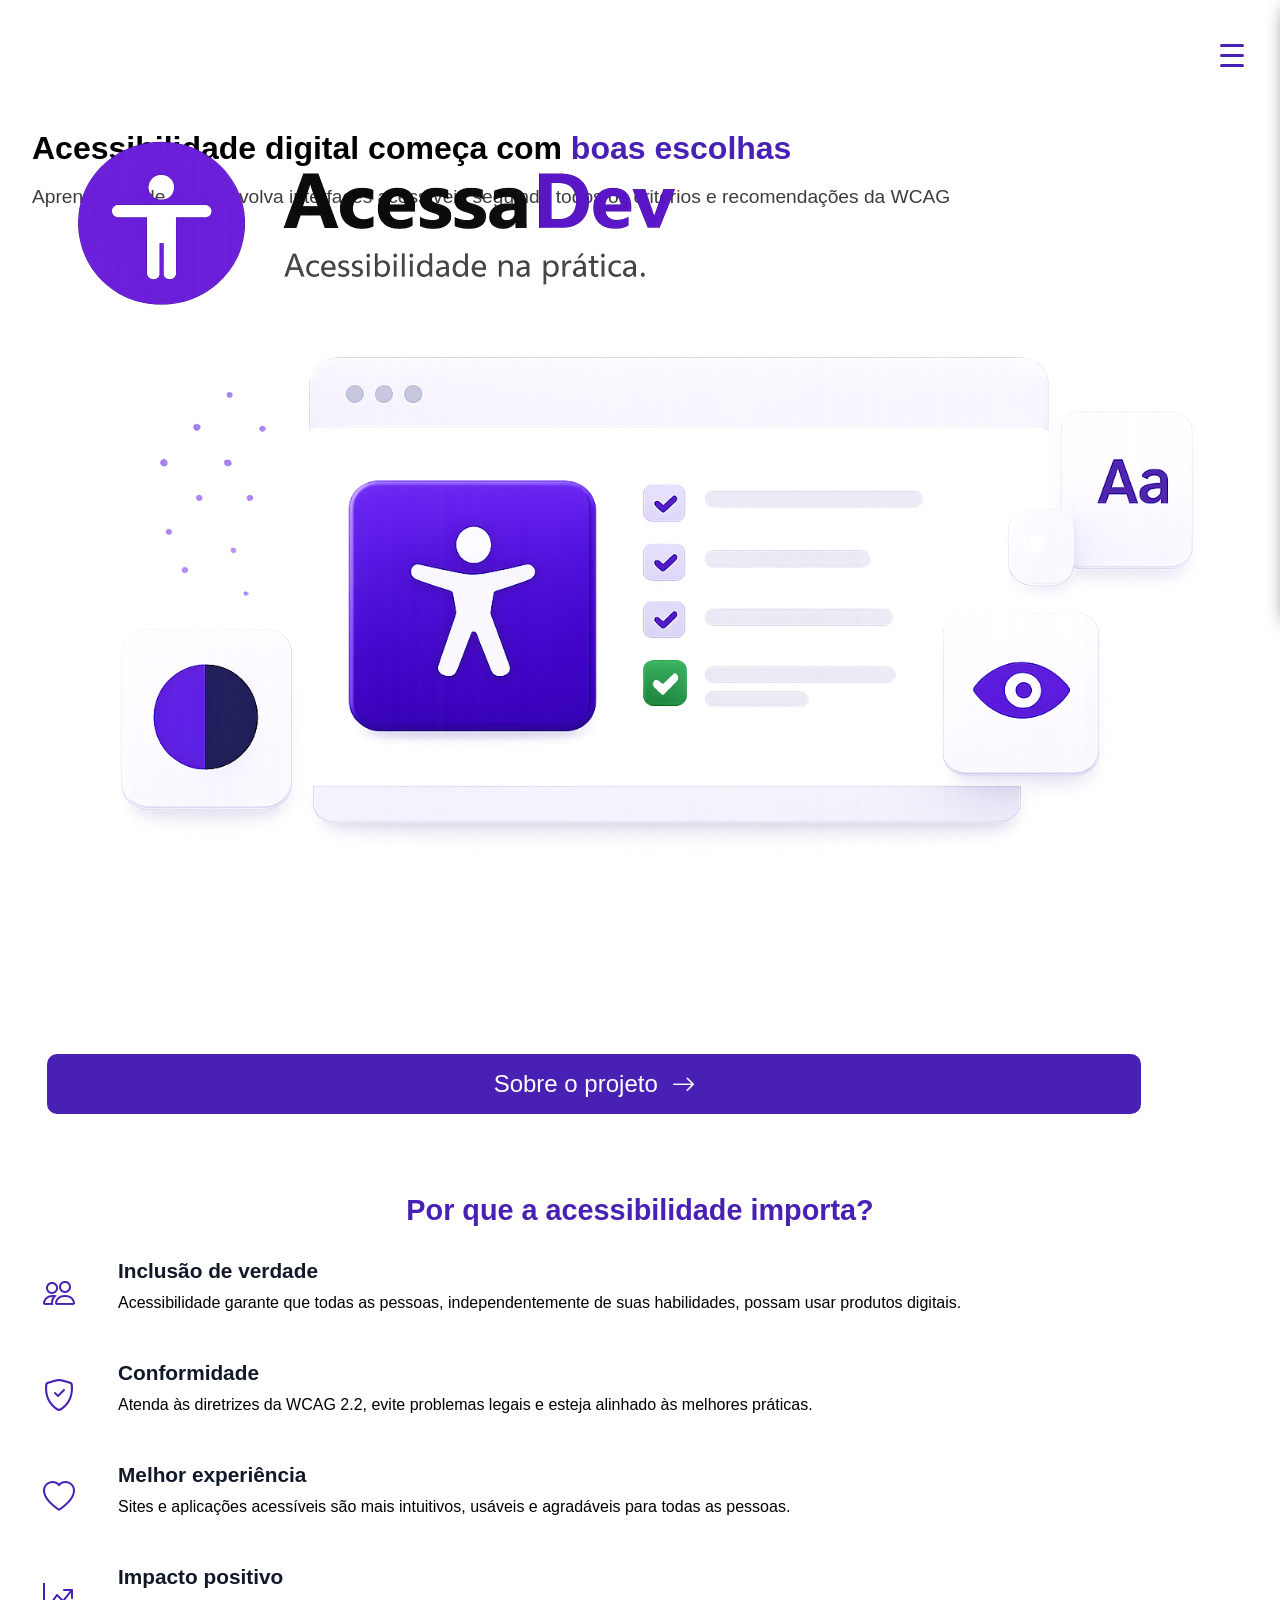
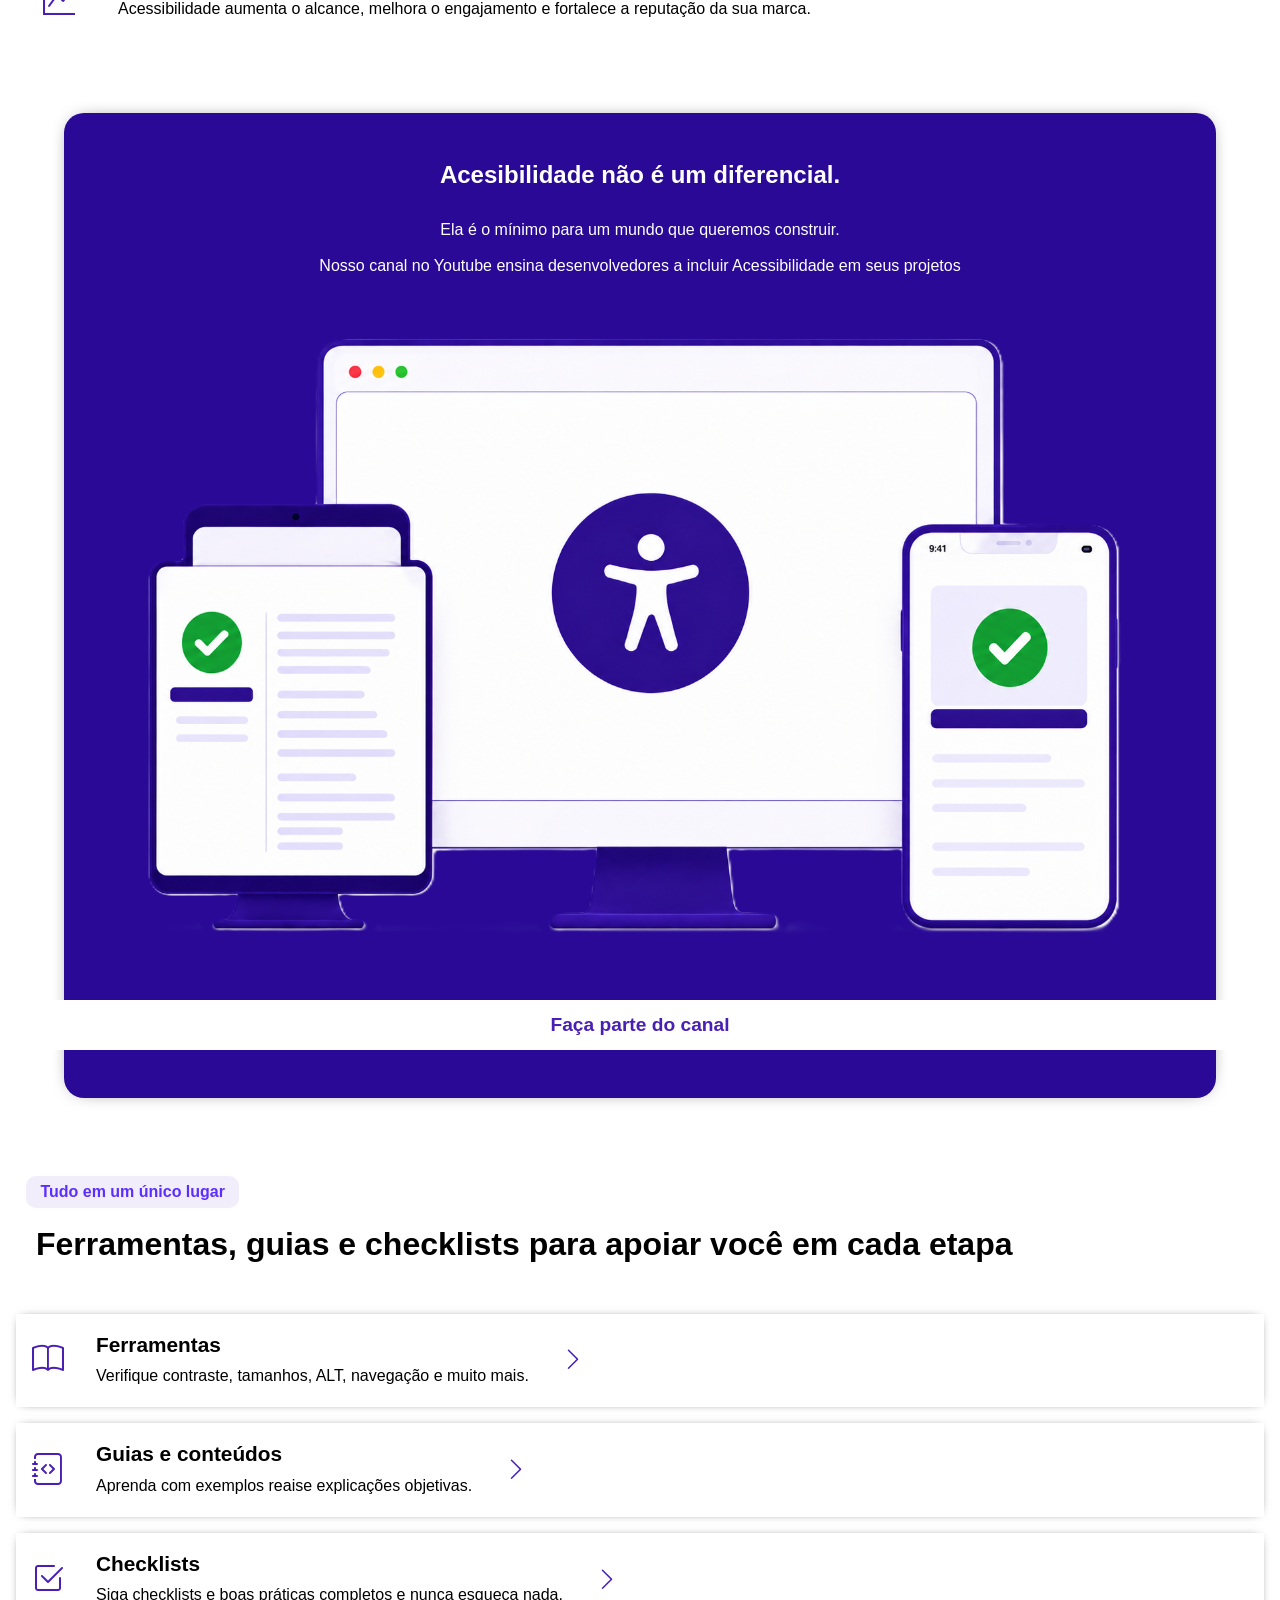
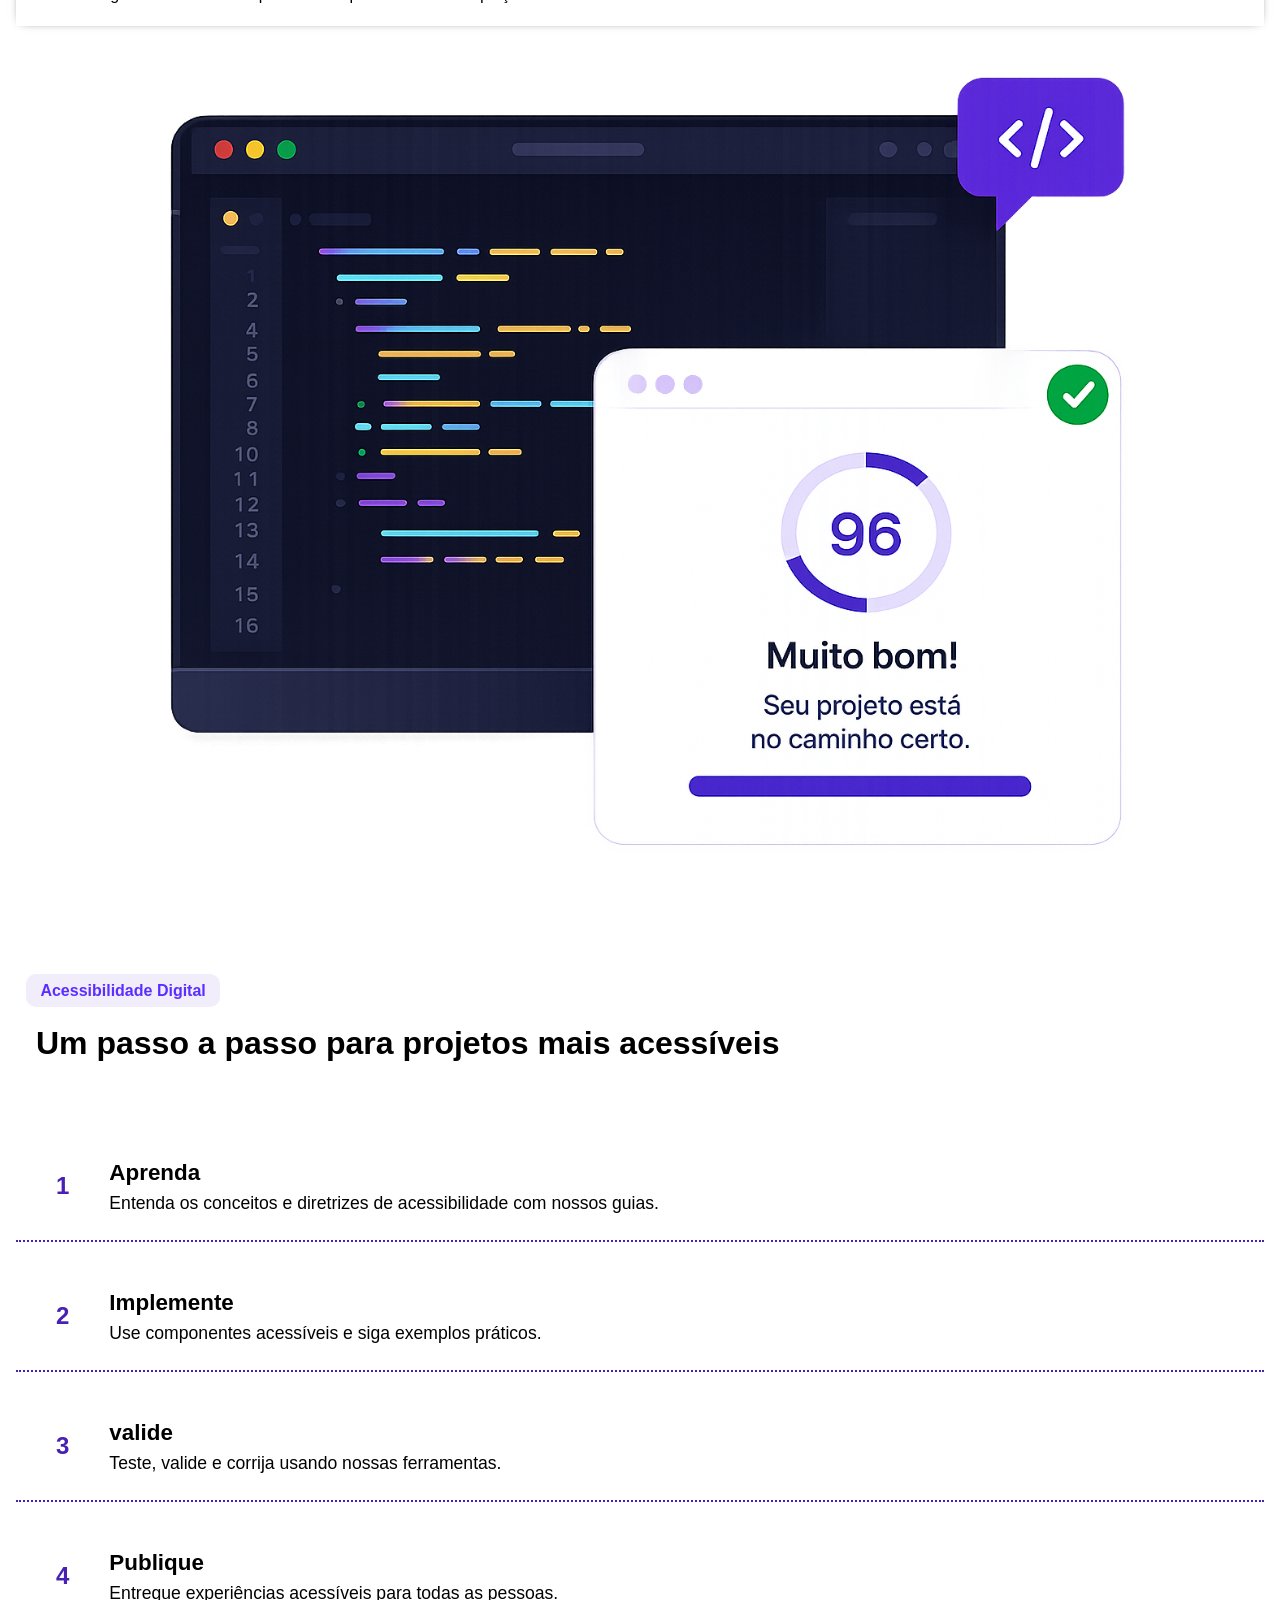
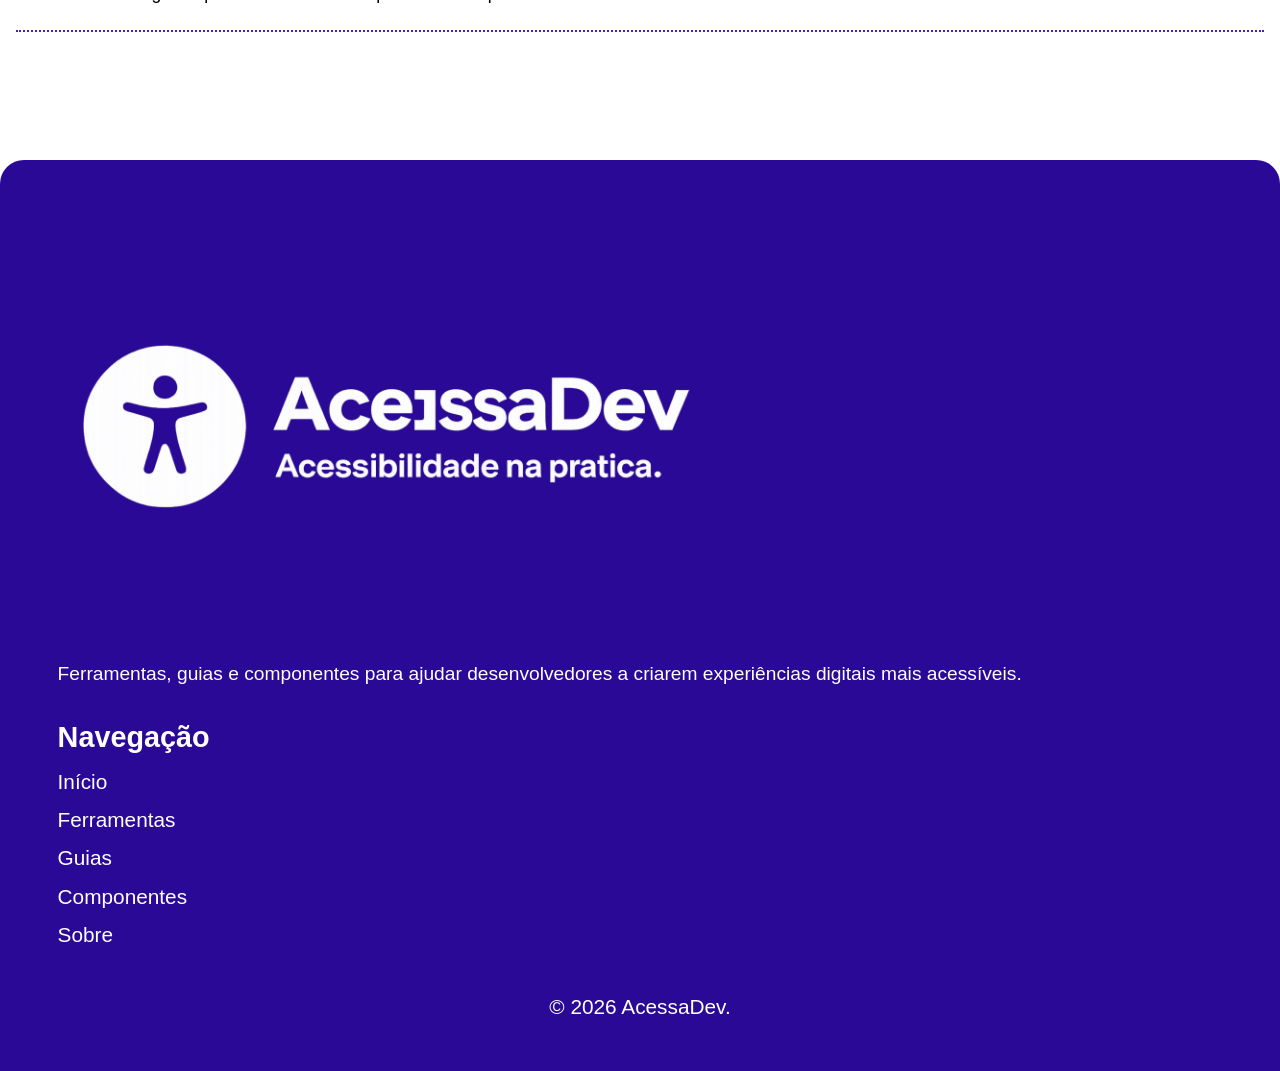
==== index.html @ 6f54b99c "first commit" ====
<!DOCTYPE html>
<html lang="pt-br">
<head>
    <meta charset="UTF-8">
    <meta name="viewport" content="width=device-width, initial-scale=1.0">
    
    <!-- Fontes -->
    <link rel="preconnect" href="https://fonts.googleapis.com">
    <link rel="preconnect" href="https://fonts.gstatic.com" crossorigin>
    <link href="https://fonts.googleapis.com/css2?family=Nunito:ital,wght@0,200..1000;1,200..1000&family=Poppins:ital,wght@0,100;0,200;0,300;0,400;0,500;0,600;0,700;0,800;0,900;1,100;1,200;1,300;1,400;1,500;1,600;1,700;1,800;1,900&display=swap" rel="stylesheet">
    

    <!-- Icones -->
    <link rel="stylesheet" href="https://cdn.jsdelivr.net/npm/bootstrap-icons@1.11.3/font/bootstrap-icons.min.css">
    <link rel="stylesheet" href="https://cdnjs.cloudflare.com/ajax/libs/font-awesome/6.5.0/css/all.min.css">
    
    <!-- CSS -->
    <link rel="stylesheet" href="style.css">
    <title>Acessa Dev</title>
</head>
<body>
<header>
    <a href="#" class="logo">
        <img src="/IMG/logo.png" alt="Logo do Acessa Dev">
    </a>
    <nav class="navbar" aria-label="Navegação principal">
        <button class="menu-toggle" 
                id="menu-toggle" 
                aria-expanded="false" 
                aria-controls="nav-list" 
                aria-label="Abrir menu hamburger">

            <span class="bar" aria-hidden="true"></span>
            <span class="bar" aria-hidden="true"></span>
            <span class="bar" aria-hidden="true"></span>
        </button>

        <ul class="nav-list" id="nav-list">
            <li><a href="#">Início</a></li>
            <li><a href="./Guias.html">Guias</a></li>
            <li><a href="./ferramentas.html">Ferramentas</a></li>
            <li><a href="#">Sobre</a></li>
        </ul>
    </nav>
</header>
    
<main>
    <section class="secao-principal" aria-labelledby="secao-principal">
        
        <h1> Acessibilidade digital começa com <span>boas escolhas</span></h1>
        <p>Aprenda, valide e desenvolva interfaces acessíveis seguindo todos os critérios e recomendações
            da WCAG
        </p>

        <div class="img-decorativa" aria-hidden="true" >
            <img src="/IMG/ILUSTRATIVO.png" alt="">
        </div>

        <a href="#" class="botao-comecar">
            Sobre o projeto
            <i class="bi bi-arrow-right"></i>
        </a>
    </section>

    <section class="acessibilidade" aria-labelledby="titulo-acessibilidade">

        <h2 id="titulo-acessibilidade">Por que a acessibilidade importa?</h2>

        <div class="container-acessibilidade">
            <div class="acessibilidade-item">
                <div class="acessibilidade-icone" aria-hidden="true">
                    <i class="bi bi-people"></i>
                </div>

                <div class="acessibilidade-conteudo">
                    <h3>Inclusão de verdade</h3>
                    <p>
                        Acessibilidade garante que todas as pessoas,
                        independentemente de suas habilidades,
                        possam usar produtos digitais.
                    </p>
                </div>
        </div>

        <div class="acessibilidade-item">
            <div class="acessibilidade-icone" aria-hidden="true">
                <i class="bi bi-shield-check"></i>
            </div>

            <div class="acessibilidade-conteudo">
                <h3>Conformidade</h3>
                <p>
                    Atenda às diretrizes da WCAG 2.2,
                    evite problemas legais e esteja
                    alinhado às melhores práticas.
                </p>
            </div>
        </div>

        <div class="acessibilidade-item">
            <div class="acessibilidade-icone" aria-hidden="true">
                <i class="bi bi-heart"></i>
            </div>
            <div class="acessibilidade-conteudo">
                <h3>Melhor experiência</h3>
                <p>
                    Sites e aplicações acessíveis são
                    mais intuitivos, usáveis e agradáveis
                    para todas as pessoas.
                </p>
            </div>
        </div>

        <div class="acessibilidade-item">
            <div class="acessibilidade-icone" aria-hidden="true">
                <i class="bi bi-graph-up-arrow"></i>
            </div>
            <div class="acessibilidade-conteudo">
                <h3>Impacto positivo</h3>
                <p>
                    Acessibilidade aumenta o alcance,
                    melhora o engajamento e fortalece
                    a reputação da sua marca.
                </p>
            </div>
        </div>
    </div>
</section>

<section class="diferencial-card" aria-labelledby="titulo-diferencial-card">
    <h2>Acesibilidade não é um diferencial.</h2>
    <p>Ela é o mínimo para um mundo que queremos construir.
        <br><br>
        Nosso canal no Youtube ensina desenvolvedores a incluir Acessibilidade em seus projetos
    </p>

    <div class="img-diferencial" aria-hidden="true">
        <img src="/IMG/diferencial.png" alt="">
    </div>

    <a href="https://www.youtube.com/@dev.sem.barreiras" class="botao-diferencial">
        Faça parte do canal
    </a>
</section>

<section class="recursos" aria-labelledby="titulo-recursos">
    <span class="tag">Tudo em um único lugar</span>
        <h2 class="título recurso">Ferramentas, guias e checklists para apoiar você em cada etapa</h2>

    <div class="recursos-lista">
        <a href="/ferramentas.html" class="recurso-card">
            <div class="recurso-icone" aria-hidden="true">
                 <i class="bi bi-book"></i>
            </div>

            <div class="recurso-conteudo">
                <h3>Ferramentas</h3>

                <p>
                    Verifique contraste, tamanhos, ALT,
                    navegação e muito mais.
                </p>
            </div>

             <i class="bi bi-chevron-right seta" aria-hidden="true"></i>
        </a>

        <a href="./Guias.html" class="recurso-card">
            <div class="recurso-icone" aria-hidden="true">
                <i class="bi bi-journal-code"></i>
            </div>

            <div class="recurso-conteudo">
                <h3>Guias e conteúdos</h3>

                <p>Aprenda com exemplos reaise explicações objetivas.</p>
            </div>
            <i class="bi bi-chevron-right seta" aria-hidden="true"></i>
        </a>

        <a href="#" class="recurso-card">
            <div class="recurso-icone" aria-hidden="true">
                <i class="bi bi-check2-square"></i>
            </div>

            <div class="recurso-conteudo">
                <h3>Checklists</h3>

                <p>Siga checklists e boas práticas completos e nunca esqueça nada.</p>
            </div>

            <i class="bi bi-chevron-right seta" aria-hidden="true"></i>
        </a>

        <div class="decoração" aria-hidden="true">
            <img src="/IMG/decoração.png" alt="">
        </div>

    </div>
</section>

<section class="passos" aria-labelledby="Título passos">
    <span class="tag">Acessibilidade Digital</span>

    <h2>Um passo a passo para projetos mais acessíveis</h2>

    <div passos-lista>
        <article class="passo">
            <div class="passo-icone">
                <span class="numero">1</span>
            </div>
            <div class="passo-conteudo">
                <h3>Aprenda</h3>
                    
                <p>Entenda os conceitos e diretrizes de acessibilidade
                    com nossos guias.
                </p>
            </div>
        </article>

        <article class="passo">
            <div class="passo-icone">
                <span class="numero">2</span>
            </div>
            <div class="passo-conteudo">
                <h3>Implemente</h3>
                    
                <p>Use componentes acessíveis
                    e siga exemplos práticos.
                    </p>
            </div>
        </article>

        <article class="passo">
            <div class="passo-icone">
                <span class="numero">3</span>
            </div>
            <div class="passo-conteudo">
                <h3>valide</h3>
                    
                <p>Teste, valide e corrija
                    usando nossas ferramentas.
                    </p>
            </div>
        </article>

        <article class="passo">
            <div class="passo-icone">
                <span class="numero">4</span>
            </div>
            <div class="passo-conteudo">
                <h3>Publique</h3>
                    
                <p>Entregue experiências acessíveis
                    para todas as pessoas.
                </p>
            </div>
        </article>
    </div>
</section>
</main>

<footer class="footer">
    <div class="footer-logo">
        <img src="/IMG/logo-branco.png" alt="">
    </div>

    <div class="footer-descricao">
        <p> Ferramentas, guias e componentes para ajudar
            desenvolvedores a criarem experiências digitais
            mais acessíveis.
        </p>
    </div>

    <nav class="footer-nav" aria-label="Links do rodapé">
        <h3>Navegação</h3>
        <ul>
            <li><a href="#">Início</a></li>
            <li><a href="#">Ferramentas</a></li>
            <li><a href="#">Guias</a></li>
            <li><a href="#">Componentes</a></li>
            <li><a href="#">Sobre</a></li>
        </ul>
    </nav>

    <div class="footer-copy">
        <p>© 2026 AcessaDev.</p>
    </div>

</footer>

    <script src="/script.js"></script>
</body>
---- style.css ----
:root {

    --background: #ffff;
    --botoes: #4920B4;
    --texto: #000;
    --text-secundário: #2f2e2e00;
}

@import url('https://fonts.googleapis.com/css2?family=Inter:wght@300;400;500;600;700&display=swap');

* {
    margin: 0;
    padding: 0;
    box-sizing: border-box;
    -webkit-tap-highlight-color: transparent;
}

html {
    scroll-behavior: smooth;
}

body{
    background-color: var(--background);
    font-family: "Inter", sans-serif;
}

.logo img{
    width: 60%;
    height: auto;
    display: block;
    position: fixed;
    top: -10px;
    left: 0;
    z-index: 5;
}

.navbar{
    display: flex;
    align-items: center;
    justify-content: space-around;
    flex-direction: column;
    position: fixed;
    top: 0;
    width: 100%;
    height: 100px;
    z-index: 4;
    background-color: var(--background)
}

.menu-toggle{
    width: 30px;
    height: 30px;
    border: none;
    background-color: transparent;
    cursor: pointer;
    position: fixed;
    top: 40px;
    right: 30px;
    z-index: 2;
    display: flex;
    flex-direction: column;
    justify-content: center;
    gap: 7px;
}

.menu-toggle::before {
    content: '';
    position: absolute;
    top: -10px;  
    bottom: -10px;
    left: -10px;  
    right: -10px; 
}

.menu-toggle:focus-visible{
    outline:3px solid #5B2EFF;
    outline-offset:6px;
    border-radius:16px;
}

.menu-toggle .bar{
    width: 80%;
    height: 3px;
    position: relative;
    border-radius: 3px;
    transition: all .5s ease-in-out;
    transform-origin: center;
    display: block;
    background-color: var(--botoes);
}

.menu-toggle.active .bar:nth-child(1){
    transform: translateY(9px) rotate(45deg);
}
.menu-toggle.active .bar:nth-child(2){
    opacity: 0;
}
.menu-toggle.active .bar:nth-child(3){
    transform: translateY(-11px) rotate(-45deg);
}

.nav-list{
    position: absolute;
    top: 0;
    right: 0;
    width: 45%;
    height: 70dvh;
    list-style-type: none;
    background-color: var(--background);
    transform: translateX(100%);
    transition: transform 1s ease-in-out;
    z-index: 1;
    box-shadow: 0 0 20px -10px black;
    border-radius: 10px;
}

.nav-list.active{
    transform: translateX(0); 
}

.nav-list li{
    margin: 20px;
    padding-top: 60px;
}

.nav-list a{
    text-decoration: none;
    font-size: 1.3rem;
}

.nav-list a:focus-visible{
     outline:3px solid #5B2EFF;
    outline-offset:6px;
    border-radius:16px;
}

.secao-principal {
    margin-top: 8rem;
    padding: 0 2rem;
}

h1{
    font-size: 2rem;
    line-height: 1.3;
    margin-bottom: 1rem;
}

h1 span{
    color: var(--botoes);
}

.secao-principal p{
    font-size: 1.2rem;
    color: #3c3c3c;
    margin-bottom: 2rem;
    font-weight: 300;
}

.botao-comecar{
    display: inline-flex;
    align-items: center;
    justify-content: center;
    padding: 1rem 2rem;
    gap: .5rem;
    margin: 0 auto;
    background-color: #4920B4;
    height: 60px;
    width: 90%;
    border-radius: 10px;
    text-decoration: none;
    margin-left: 15px;
    color: var(--background);
    font-size: 1.5rem;
    font-weight: 500;
    cursor: pointer;
}

.botao-comecar:focus-visible{
    outline:3px solid #5B2EFF;
    outline-offset:6px;
    border-radius:16px;
}

.botao-comecar i{
    font-size: 1.5rem;
    align-items: center;
    display: flex;
    margin-left: 5px;
}

.botao-projeto{
    display: inline-flex;
    align-items: center;
    justify-content: center;
    padding: 1rem 2rem;
    gap: .5rem;
    margin: 0 auto;
    background-color: transparent;
    border: 2px solid rgb(234, 232, 232);
    height: 60px;
    width: 90%;
    border-radius: 10px;
    text-decoration: none;
    margin-left: 15px;
    color: var(--texto);
    font-size: 1.3rem;
    font-weight: bold;
    margin-top: 20px;
    cursor: pointer;
    box-shadow: 0 0 10px -6px black;
}

.botao-projeto:focus-visible{
    outline:3px solid #5B2EFF;
    outline-offset:6px;
    border-radius:16px;
}

.img-decorativa img{
    width: 100%;
    height: auto;
}

.acessibilidade{
    padding: 3rem 1.5rem;
}

.acessibilidade h2{
    font-size: 1.8rem;
    text-align: center;
    margin-bottom: 2rem;
    color: var(--botoes);
    margin-top: 2rem;
}

.acessibilidade p{
    font-size: 1rem;
    line-height: 1.5;
}

.container-acessibilidade{
    display: flex;
    flex-direction: column;
    gap: 2rem;
}

.acessibilidade-item{
    display: flex;
    gap: 1.5rem;
}

.acessibilidade-icone{
    width: 70px;
    height: 70px;
    display: flex;
    justify-content: center;
    align-items: center;
}

.acessibilidade-icone i{
    font-size: 2rem;
    color: #4920B4;
    font-weight: bold;
}

.acessibilidade-conteudo h3{
    font-size: 1.3rem;
    margin-bottom: .5rem;
    color: #111827;
}

.recursos{
    padding: 3rem 1rem;
}

.tag{
    display: inline-block;
    margin-bottom: 1rem;
    padding: .45rem .9rem;
    background-color: #f1edfa;
    color: #5B2EFF;
    font-size: 1rem;
    font-weight: 700;
    border-radius: 10px;
    margin-left: 10px;
}

.recursos h2{
    font-size: 2rem;
    line-height: 1.3;
    color: var(--texto);
    margin-bottom: 3rem;
    margin-left: 20px;
}

.recursos-lista{
    display: flex;
    flex-direction: column;
    gap: 1rem;
}

.recurso-card{
    display: flex;
    align-items: center;
    gap: 2rem;
    padding: 1.2rem 1rem;
    text-decoration: none;
    color: #000;
    cursor: pointer;
    box-shadow: 0 0 10px -6px black;
}

.recurso-icone i{
    font-size: 2rem;
    color: var(--botoes);
    font-weight: bold;
}

.recurso-conteudo h3{
    margin-bottom: .45rem;
    font-size: 1.3rem;
    color: #000;
}

.recurso-conteudo p{
    font-size: 1rem;
    line-height: 1.5;
}

.seta{
    color: var(--botoes);
    font-size: 1.5rem;
}

.recurso-card:focus-visible{
    outline:3px solid #5B2EFF;
    outline-offset:6px;
    border-radius:16px;
}

.decoração img{
    width: 100%;
    height: auto;
}

/* Passo a Passo */

.passos{
    padding: 3rem 1rem;
}

.passos h2{
    font-size: 2rem;
    line-height: 1.3;
    margin-bottom: 3rem;
    margin-left: 20px;
}

.passos-lista{
    display: flex;
    flex-direction: column;
    gap: 2rem;
}

.passo{
    display: flex;
    gap: 1.5rem;
    align-items: flex-start;
    border-bottom: 2px dotted var(--botoes);
    padding: 1.5rem;
}

.passs-icone{
    position: relative;
    display: flex;
    flex-direction: column;
    align-items: center;
}

.numero{
    position: relative;
    display: flex;
    justify-content: center;
    align-items: flex-end;
    color: var(--botoes);
    padding: 1rem;
    border-radius: 50%;
    font-size: 1.5rem;
    font-weight: bold;
    margin-top: 20px;
}

.passo-conteudo{
    padding-top: .5rem;
}

.passo-conteudo h3{
    margin: 1rem 0 .5rem;
    font-size: 1.4rem;
}

.passo-conteudo p{
    font-size: 1.1rem;
    line-height: 1.1;
    color: #000;
}

/* Área de diferencial */

.diferencial-card{
   display: flex;
   flex-direction: column;
   align-items: center;
   gap: 2rem;
   padding: 3rem;
   background-color: #290996;
   color: var(--background);
   text-align: center;
   border-radius: 20px;
   box-shadow: 0 0 20px -11px black;
   max-width: 90%;
   margin: 30px auto;
}

.diferencial-card p{
    font-size: 1.1;
    font-weight: 300;
}


.img-diferencial img{
    width: 100%;
    margin: 0 auto;
    display: block;
}

.botao-diferencial{
    background-color: var(--background);
    color: var(--botoes);
    height: 50px;
    width: 120%;
    text-decoration: none;
    display: flex;
    align-items: center;
    justify-content: center;
    padding: 1rem;
    font-size: 1.2rem;
    text-align: center;
    font-weight: bold;
    border-radius: 10px;
    cursor: pointer;
}

.botao-diferencial:focus-visible{
    outline:3px solid #fff;
    outline-offset:6px;
    border-radius:16px;
}

/* FOOTER */

.footer{
    background-color: #290996;
    color: #fff;
    padding: 2rem 1.6rem;
    border-radius: 24px 24px 0 0;
    margin-top: 5rem;
}

.footer-logo img{
    width: 60%;
    margin-left: .3rem;
}

.footer-descricao p{
    font-size: 1.2rem;
    margin-left: 2rem;
    line-height: 1.7;
    margin-top: -30px;
    margin-bottom: 30px;
}

.footer-nav{
    margin-bottom: 3rem;
}

.footer-nav h3{
    margin-bottom: 1rem;
    font-size: 1.8rem;
    font-weight: 700;
    margin-left: 2rem;
}

.footer-nav ul{
    list-style-type: none;
}

.footer-nav li{
    margin-bottom: .9rem;
    margin-left: 2rem;
}

.footer-nav a{
    font-size: 1.3rem;
    color: var(--background);
    text-decoration: none;
    cursor: pointer;
}

.footer-nav a:focus-visible{
    outline: 2px solid #FFFFFF;
    outline-offset: 4px;
    border-radius: 4px;
}

.footer-copy{
    text-align: center;
    font-size: 1.3rem;
    margin-bottom: 20px;
}

/* REDUÇÃO DE MOVIMENTO */
@media (prefers-reduced-motion: reduce) {
    html {
        scroll-behavior: auto;
    }

    *, *::before, *::after {
        transition-duration: .01ms !important;
        animation-duration: .01ms !important;
        animation-iteration-count: 1 !important;
    }
}
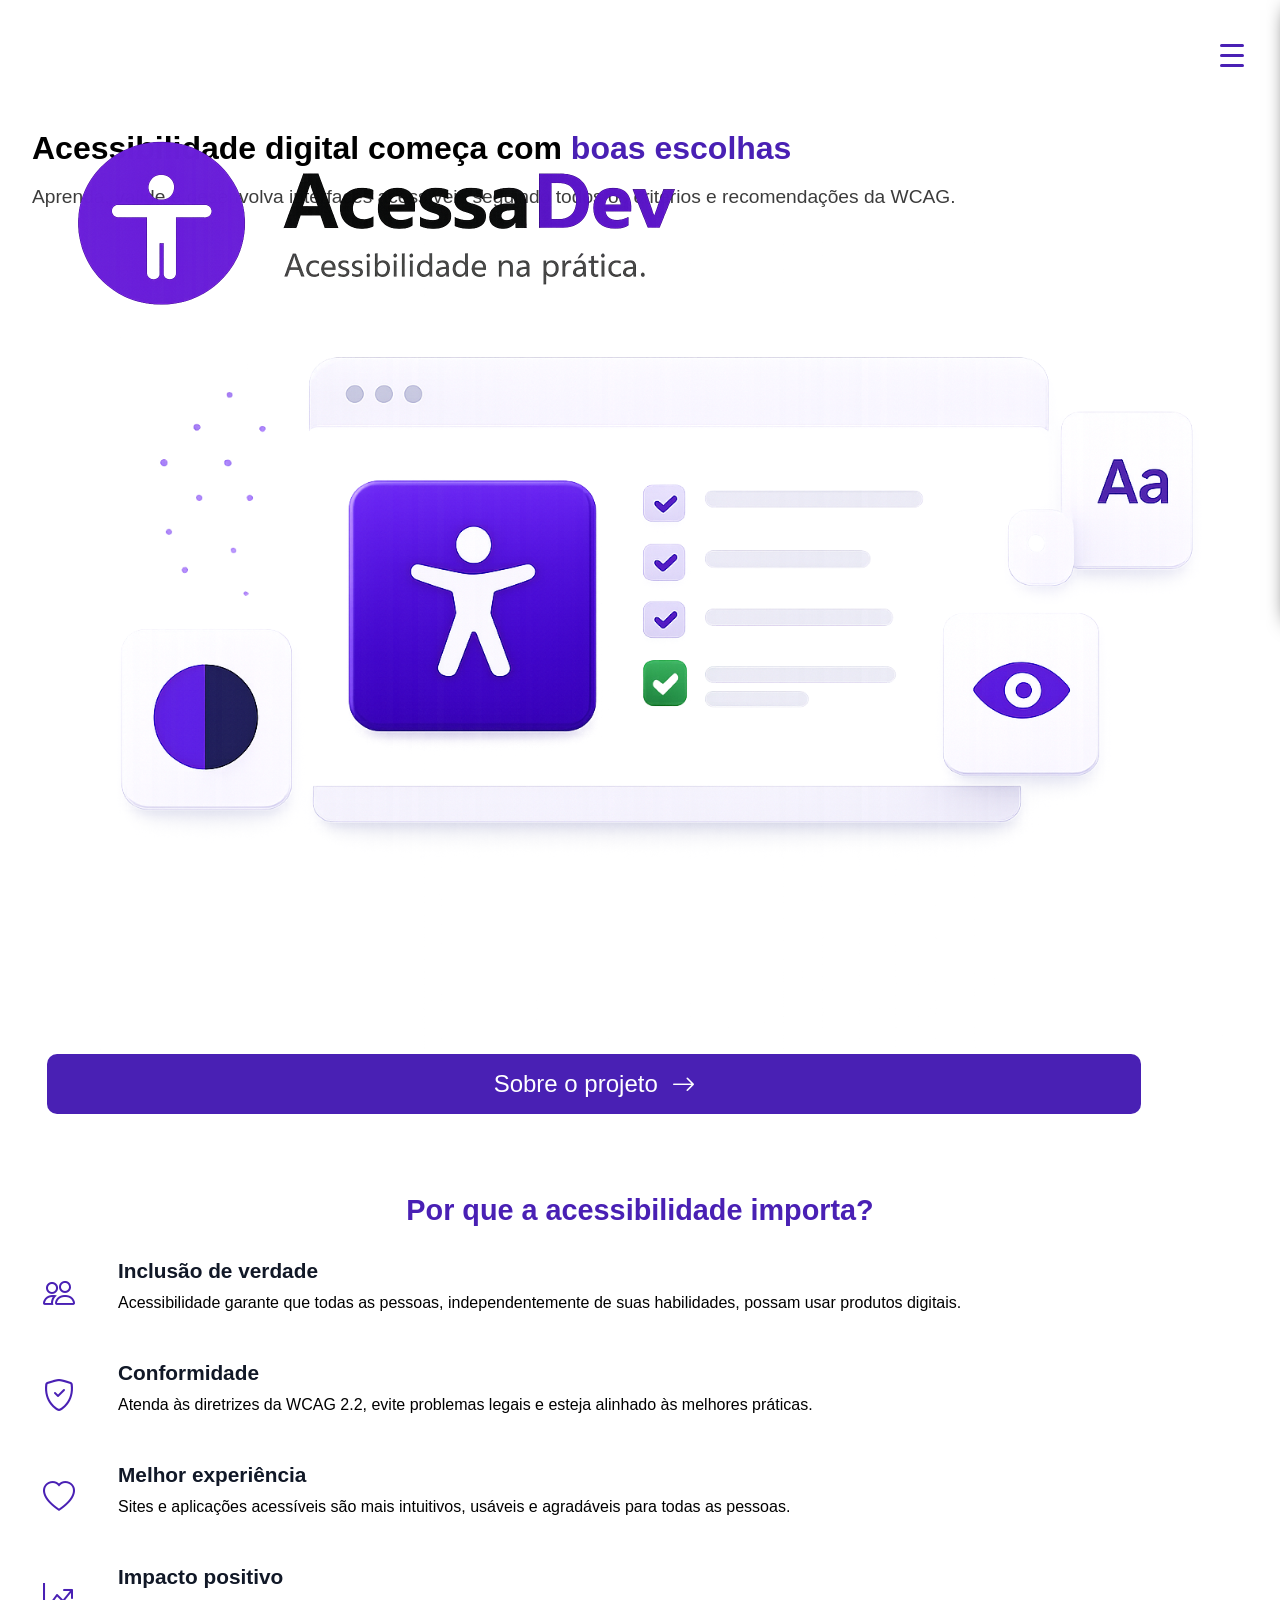
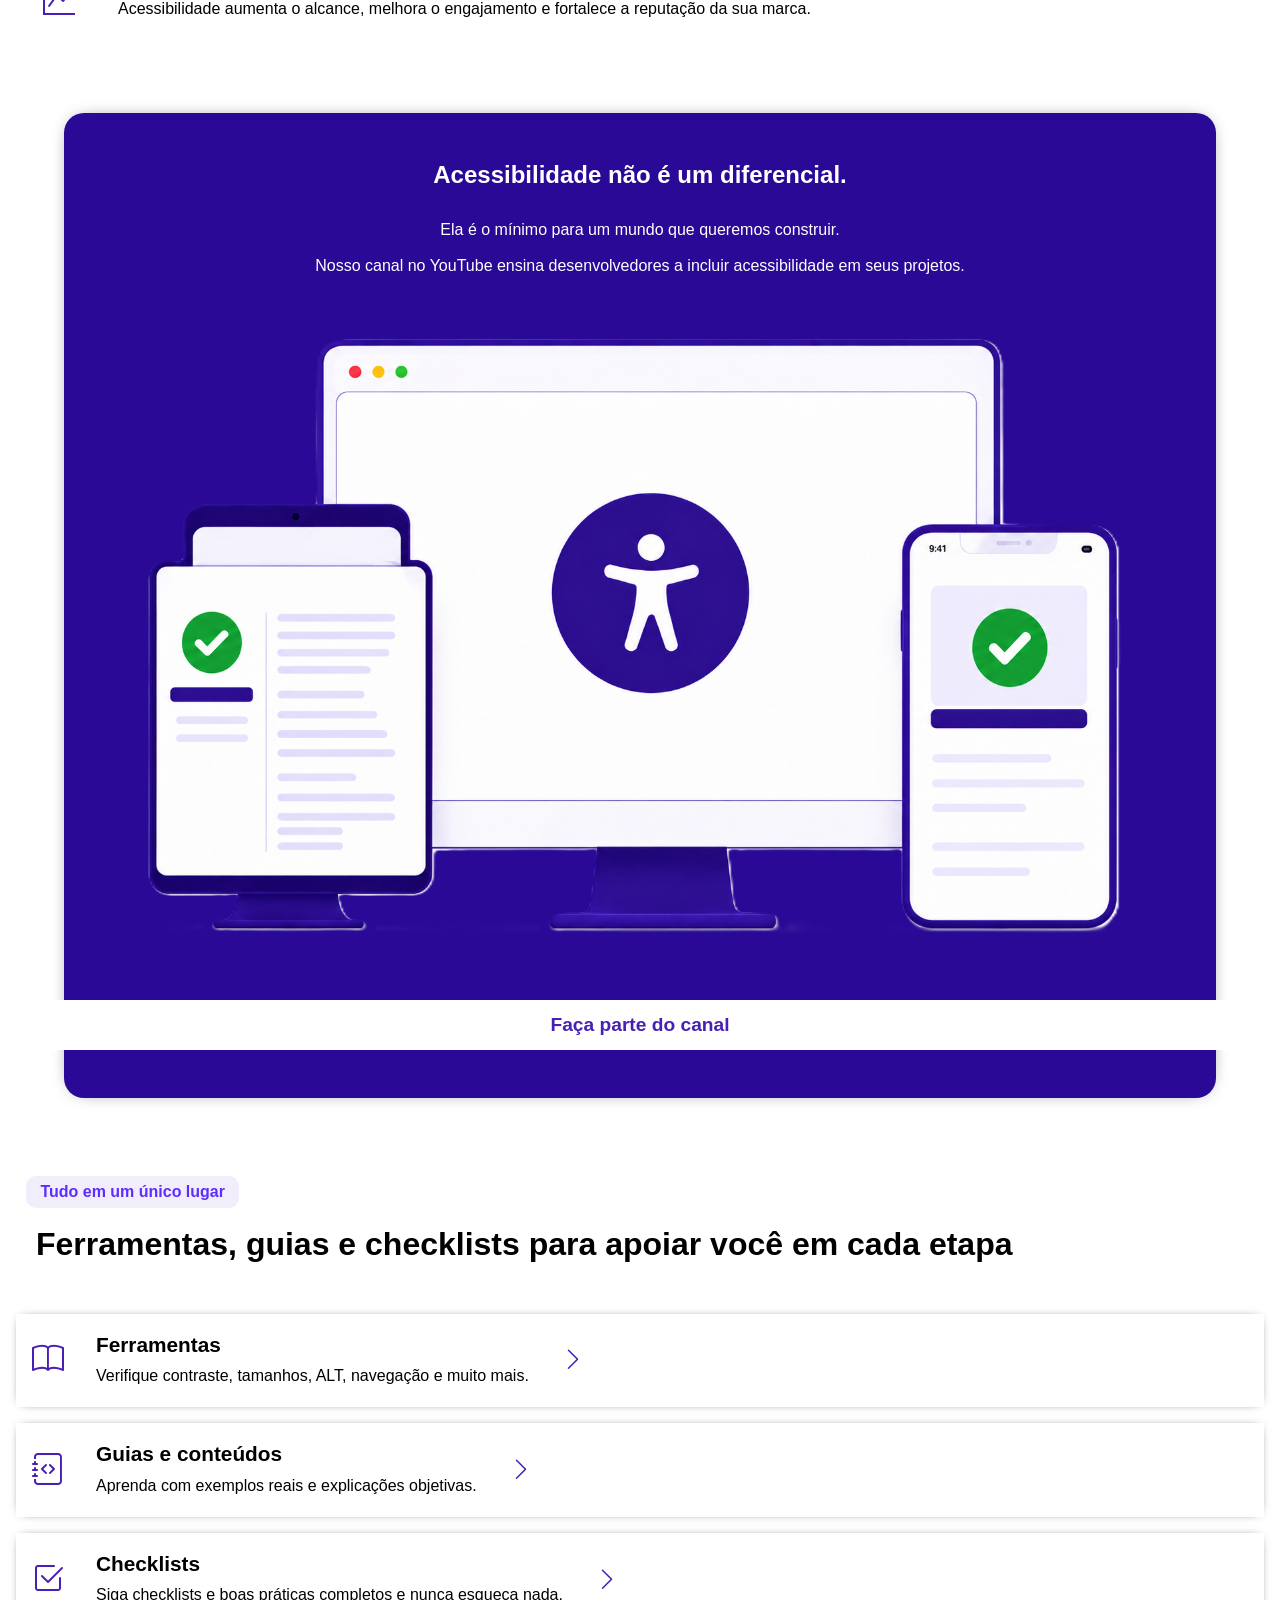
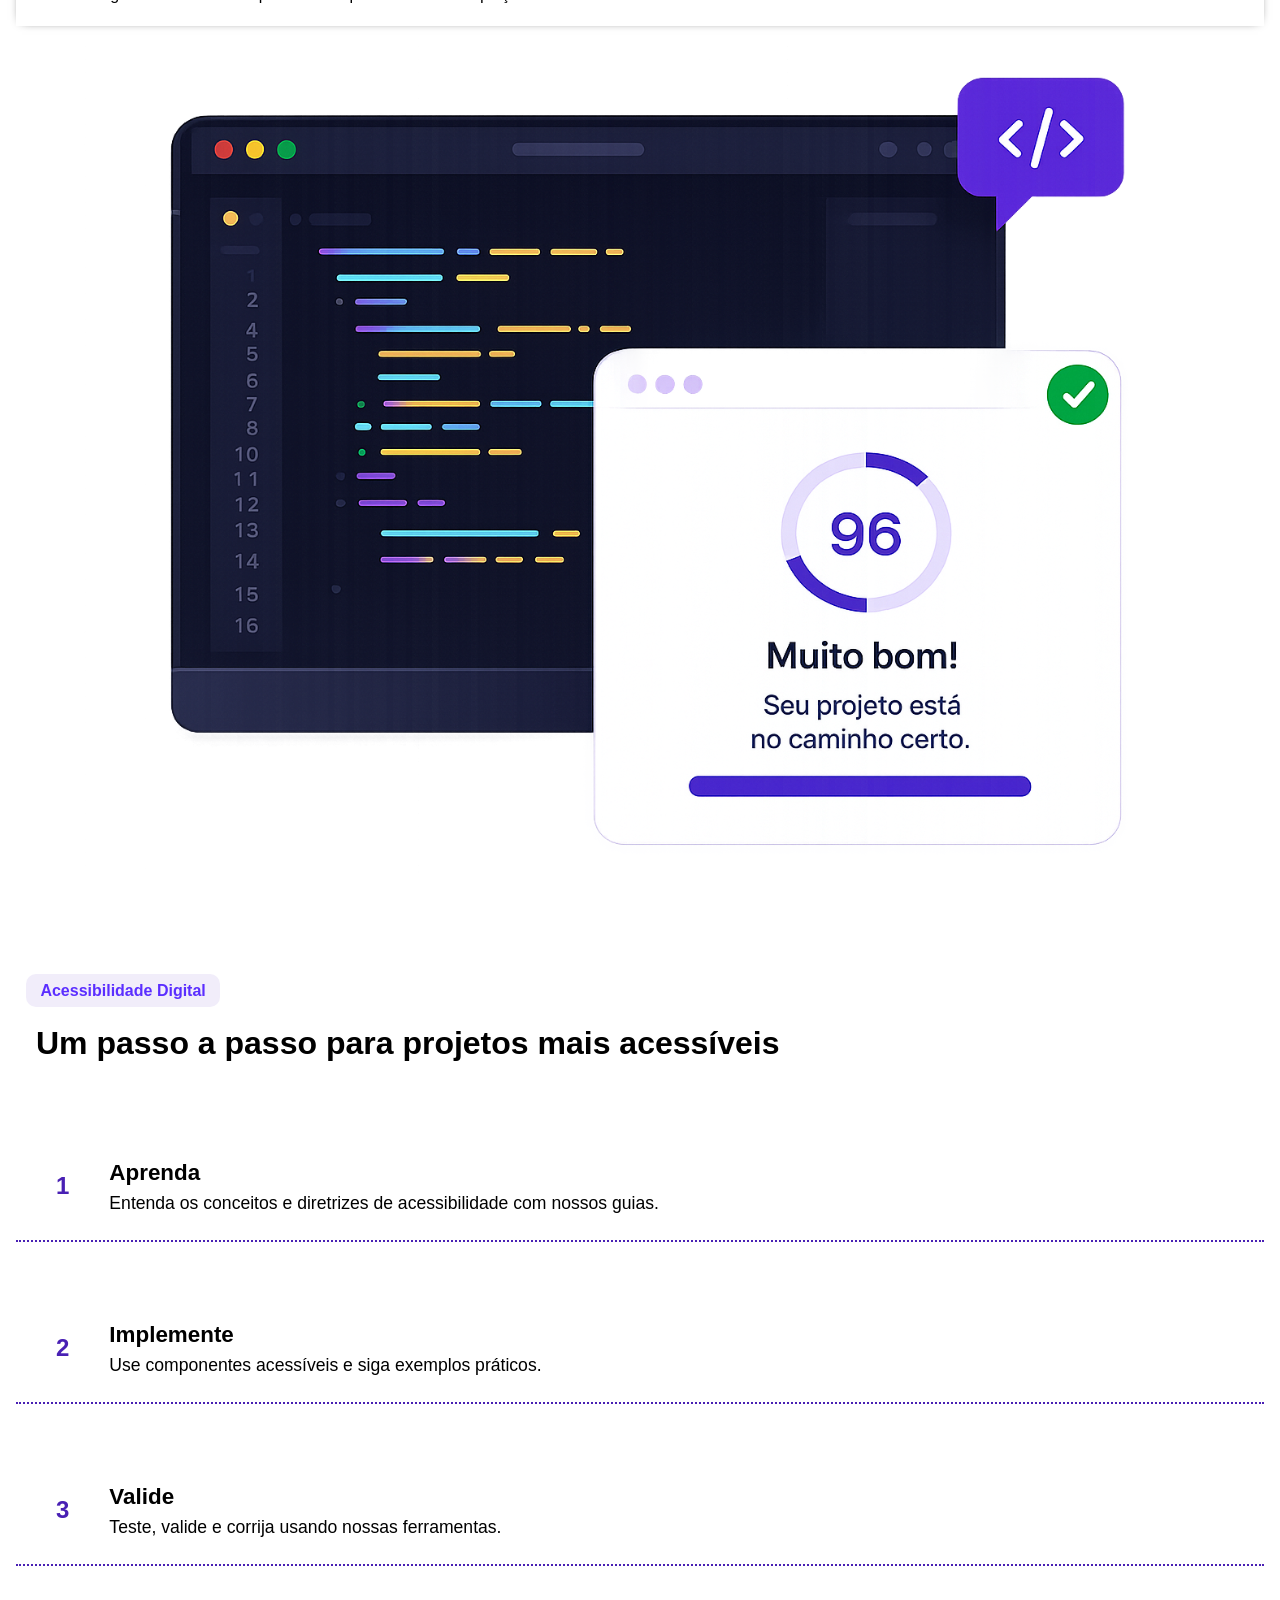
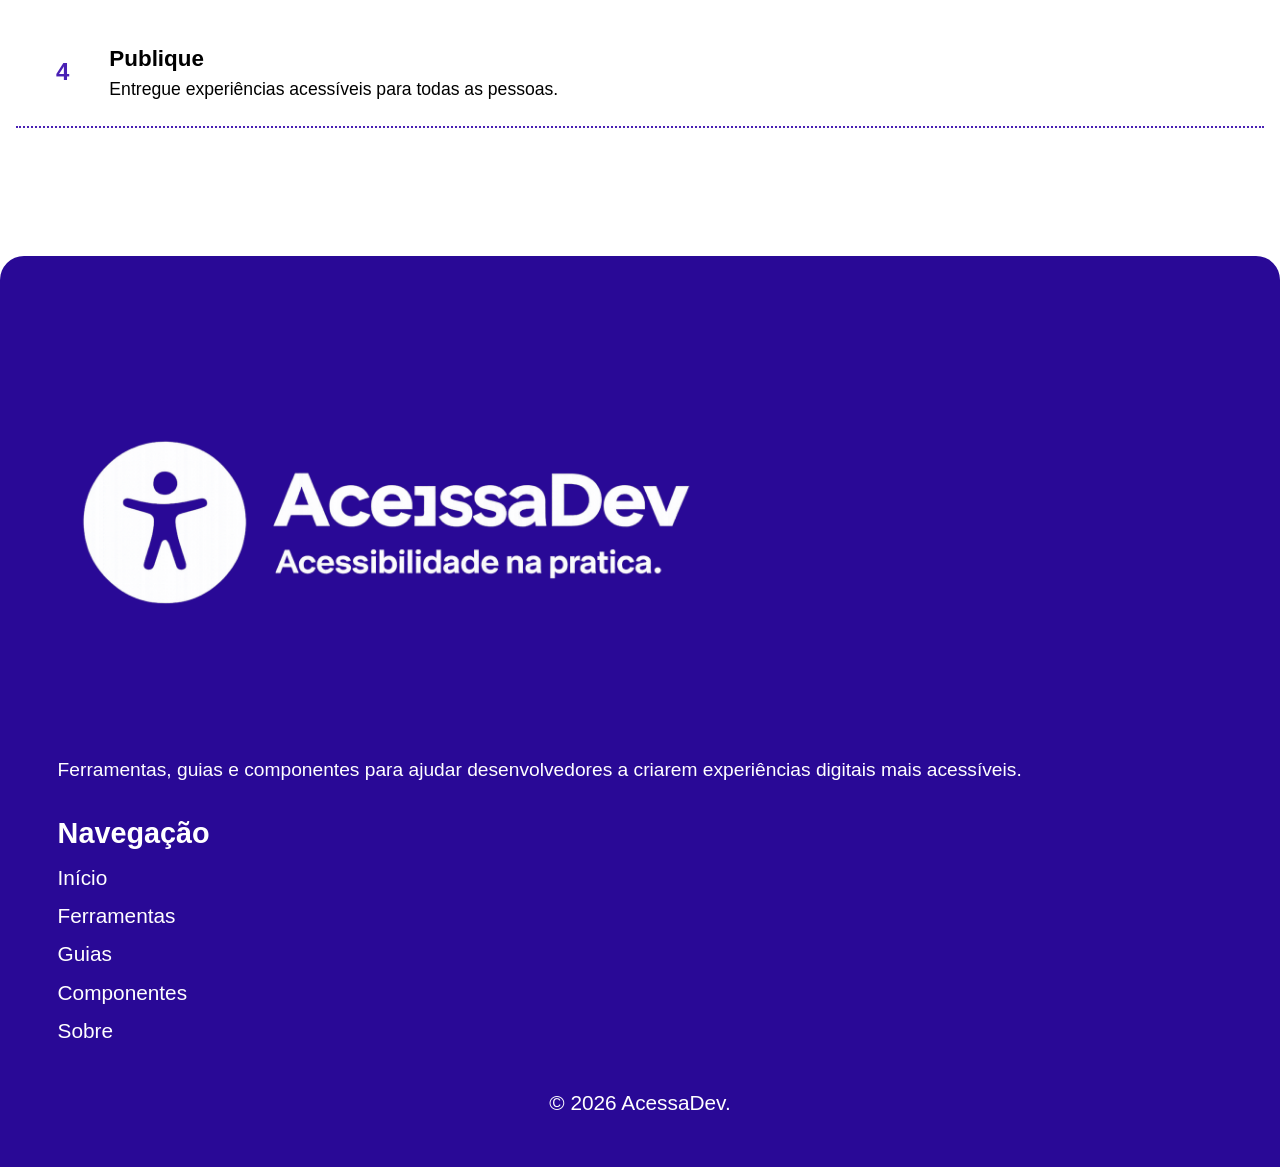
==== commit f132bb38: "Melhorias no HTML" ====
--- a/index.html
+++ b/index.html
@@ -1,294 +1,408 @@
-
 <!DOCTYPE html>
-<html lang="pt-br">
+<html lang="pt-BR">
 <head>
     <meta charset="UTF-8">
     <meta name="viewport" content="width=device-width, initial-scale=1.0">
-    
+
     <!-- Fontes -->
     <link rel="preconnect" href="https://fonts.googleapis.com">
     <link rel="preconnect" href="https://fonts.gstatic.com" crossorigin>
     <link href="https://fonts.googleapis.com/css2?family=Nunito:ital,wght@0,200..1000;1,200..1000&family=Poppins:ital,wght@0,100;0,200;0,300;0,400;0,500;0,600;0,700;0,800;0,900;1,100;1,200;1,300;1,400;1,500;1,600;1,700;1,800;1,900&display=swap" rel="stylesheet">
-    
-
-    <!-- Icones -->
+
+    <!-- Ícones -->
     <link rel="stylesheet" href="https://cdn.jsdelivr.net/npm/bootstrap-icons@1.11.3/font/bootstrap-icons.min.css">
     <link rel="stylesheet" href="https://cdnjs.cloudflare.com/ajax/libs/font-awesome/6.5.0/css/all.min.css">
-    
+
     <!-- CSS -->
-    <link rel="stylesheet" href="style.css">
+    <link rel="stylesheet" href="./style.css">
+
     <title>Acessa Dev</title>
 </head>
+
 <body>
+
 <header>
-    <a href="#" class="logo">
-        <img src="/IMG/logo.png" alt="Logo do Acessa Dev">
+    <a href="./index.html" class="logo">
+        <img src="./IMG/logo.png" alt="Logo do Acessa Dev">
     </a>
+
     <nav class="navbar" aria-label="Navegação principal">
-        <button class="menu-toggle" 
-                id="menu-toggle" 
-                aria-expanded="false" 
-                aria-controls="nav-list" 
+        <button class="menu-toggle"
+                id="menu-toggle"
+                aria-expanded="false"
+                aria-controls="nav-list"
                 aria-label="Abrir menu hamburger">
 
             <span class="bar" aria-hidden="true"></span>
             <span class="bar" aria-hidden="true"></span>
             <span class="bar" aria-hidden="true"></span>
+
         </button>
 
         <ul class="nav-list" id="nav-list">
-            <li><a href="#">Início</a></li>
+            <li><a href="./index.html">Início</a></li>
             <li><a href="./Guias.html">Guias</a></li>
             <li><a href="./ferramentas.html">Ferramentas</a></li>
             <li><a href="#">Sobre</a></li>
         </ul>
     </nav>
 </header>
-    
+
 <main>
-    <section class="secao-principal" aria-labelledby="secao-principal">
-        
-        <h1> Acessibilidade digital começa com <span>boas escolhas</span></h1>
-        <p>Aprenda, valide e desenvolva interfaces acessíveis seguindo todos os critérios e recomendações
-            da WCAG
+
+    <section class="secao-principal" aria-labelledby="titulo-principal">
+
+        <h1 id="titulo-principal">
+            Acessibilidade digital começa com <span>boas escolhas</span>
+        </h1>
+
+        <p>
+            Aprenda, valide e desenvolva interfaces acessíveis seguindo todos os critérios e recomendações
+            da WCAG.
         </p>
 
-        <div class="img-decorativa" aria-hidden="true" >
-            <img src="/IMG/ILUSTRATIVO.png" alt="">
+        <div class="img-decorativa" aria-hidden="true">
+            <img src="./IMG/ILUSTRATIVO.png" alt="">
         </div>
 
         <a href="#" class="botao-comecar">
             Sobre o projeto
-            <i class="bi bi-arrow-right"></i>
+            <i class="bi bi-arrow-right" aria-hidden="true"></i>
         </a>
+
     </section>
 
+
     <section class="acessibilidade" aria-labelledby="titulo-acessibilidade">
 
-        <h2 id="titulo-acessibilidade">Por que a acessibilidade importa?</h2>
+        <h2 id="titulo-acessibilidade">
+            Por que a acessibilidade importa?
+        </h2>
 
         <div class="container-acessibilidade">
+
             <div class="acessibilidade-item">
+
                 <div class="acessibilidade-icone" aria-hidden="true">
                     <i class="bi bi-people"></i>
                 </div>
 
                 <div class="acessibilidade-conteudo">
                     <h3>Inclusão de verdade</h3>
+
                     <p>
                         Acessibilidade garante que todas as pessoas,
                         independentemente de suas habilidades,
                         possam usar produtos digitais.
                     </p>
                 </div>
+
+            </div>
+
+
+            <div class="acessibilidade-item">
+
+                <div class="acessibilidade-icone" aria-hidden="true">
+                    <i class="bi bi-shield-check"></i>
+                </div>
+
+                <div class="acessibilidade-conteudo">
+                    <h3>Conformidade</h3>
+
+                    <p>
+                        Atenda às diretrizes da WCAG 2.2,
+                        evite problemas legais e esteja
+                        alinhado às melhores práticas.
+                    </p>
+                </div>
+
+            </div>
+
+
+            <div class="acessibilidade-item">
+
+                <div class="acessibilidade-icone" aria-hidden="true">
+                    <i class="bi bi-heart"></i>
+                </div>
+
+                <div class="acessibilidade-conteudo">
+                    <h3>Melhor experiência</h3>
+
+                    <p>
+                        Sites e aplicações acessíveis são
+                        mais intuitivos, usáveis e agradáveis
+                        para todas as pessoas.
+                    </p>
+                </div>
+
+            </div>
+
+
+            <div class="acessibilidade-item">
+
+                <div class="acessibilidade-icone" aria-hidden="true">
+                    <i class="bi bi-graph-up-arrow"></i>
+                </div>
+
+                <div class="acessibilidade-conteudo">
+                    <h3>Impacto positivo</h3>
+
+                    <p>
+                        Acessibilidade aumenta o alcance,
+                        melhora o engajamento e fortalece
+                        a reputação da sua marca.
+                    </p>
+                </div>
+
+            </div>
+
         </div>
 
-        <div class="acessibilidade-item">
-            <div class="acessibilidade-icone" aria-hidden="true">
-                <i class="bi bi-shield-check"></i>
+    </section>
+
+
+    <section class="diferencial-card" aria-labelledby="titulo-diferencial">
+
+        <h2 id="titulo-diferencial">
+            Acessibilidade não é um diferencial.
+        </h2>
+
+        <p>
+            Ela é o mínimo para um mundo que queremos construir.
+            <br><br>
+            Nosso canal no YouTube ensina desenvolvedores a incluir
+            acessibilidade em seus projetos.
+        </p>
+
+        <div class="img-diferencial" aria-hidden="true">
+            <img src="./IMG/diferencial.png" alt="">
+        </div>
+
+        <a href="https://www.youtube.com/@dev.sem.barreiras"
+           class="botao-diferencial"
+           target="_blank"
+           rel="noopener noreferrer">
+            Faça parte do canal
+        </a>
+
+    </section>
+
+
+    <section class="recursos" aria-labelledby="titulo-recursos">
+
+        <span class="tag">
+            Tudo em um único lugar
+        </span>
+
+        <h2 id="titulo-recursos" class="titulo-recurso">
+            Ferramentas, guias e checklists para apoiar você em cada etapa
+        </h2>
+
+        <div class="recursos-lista">
+
+            <a href="./ferramentas.html" class="recurso-card">
+
+                <div class="recurso-icone" aria-hidden="true">
+                    <i class="bi bi-book"></i>
+                </div>
+
+                <div class="recurso-conteudo">
+                    <h3>Ferramentas</h3>
+
+                    <p>
+                        Verifique contraste, tamanhos, ALT,
+                        navegação e muito mais.
+                    </p>
+                </div>
+
+                <i class="bi bi-chevron-right seta" aria-hidden="true"></i>
+
+            </a>
+
+
+            <a href="./Guias.html" class="recurso-card">
+
+                <div class="recurso-icone" aria-hidden="true">
+                    <i class="bi bi-journal-code"></i>
+                </div>
+
+                <div class="recurso-conteudo">
+                    <h3>Guias e conteúdos</h3>
+
+                    <p>
+                        Aprenda com exemplos reais e explicações objetivas.
+                    </p>
+                </div>
+
+                <i class="bi bi-chevron-right seta" aria-hidden="true"></i>
+
+            </a>
+
+
+            <a href="#" class="recurso-card">
+
+                <div class="recurso-icone" aria-hidden="true">
+                    <i class="bi bi-check2-square"></i>
+                </div>
+
+                <div class="recurso-conteudo">
+                    <h3>Checklists</h3>
+
+                    <p>
+                        Siga checklists e boas práticas completos
+                        e nunca esqueça nada.
+                    </p>
+                </div>
+
+                <i class="bi bi-chevron-right seta" aria-hidden="true"></i>
+
+            </a>
+
+
+            <div class="decoração" aria-hidden="true">
+                <img src="./IMG/decoração.png" alt="">
             </div>
 
-            <div class="acessibilidade-conteudo">
-                <h3>Conformidade</h3>
-                <p>
-                    Atenda às diretrizes da WCAG 2.2,
-                    evite problemas legais e esteja
-                    alinhado às melhores práticas.
-                </p>
-            </div>
         </div>
 
-        <div class="acessibilidade-item">
-            <div class="acessibilidade-icone" aria-hidden="true">
-                <i class="bi bi-heart"></i>
-            </div>
-            <div class="acessibilidade-conteudo">
-                <h3>Melhor experiência</h3>
-                <p>
-                    Sites e aplicações acessíveis são
-                    mais intuitivos, usáveis e agradáveis
-                    para todas as pessoas.
-                </p>
-            </div>
+    </section>
+
+
+    <section class="passos" aria-labelledby="titulo-passos">
+
+        <span class="tag">
+            Acessibilidade Digital
+        </span>
+
+        <h2 id="titulo-passos">
+            Um passo a passo para projetos mais acessíveis
+        </h2>
+
+        <div class="passos-lista">
+
+            <article class="passo">
+
+                <div class="passo-icone">
+                    <span class="numero">1</span>
+                </div>
+
+                <div class="passo-conteudo">
+                    <h3>Aprenda</h3>
+
+                    <p>
+                        Entenda os conceitos e diretrizes de acessibilidade
+                        com nossos guias.
+                    </p>
+                </div>
+
+            </article>
+
+
+            <article class="passo">
+
+                <div class="passo-icone">
+                    <span class="numero">2</span>
+                </div>
+
+                <div class="passo-conteudo">
+                    <h3>Implemente</h3>
+
+                    <p>
+                        Use componentes acessíveis
+                        e siga exemplos práticos.
+                    </p>
+                </div>
+
+            </article>
+
+
+            <article class="passo">
+
+                <div class="passo-icone">
+                    <span class="numero">3</span>
+                </div>
+
+                <div class="passo-conteudo">
+                    <h3>Valide</h3>
+
+                    <p>
+                        Teste, valide e corrija
+                        usando nossas ferramentas.
+                    </p>
+                </div>
+
+            </article>
+
+
+            <article class="passo">
+
+                <div class="passo-icone">
+                    <span class="numero">4</span>
+                </div>
+
+                <div class="passo-conteudo">
+                    <h3>Publique</h3>
+
+                    <p>
+                        Entregue experiências acessíveis
+                        para todas as pessoas.
+                    </p>
+                </div>
+
+            </article>
+
         </div>
 
-        <div class="acessibilidade-item">
-            <div class="acessibilidade-icone" aria-hidden="true">
-                <i class="bi bi-graph-up-arrow"></i>
-            </div>
-            <div class="acessibilidade-conteudo">
-                <h3>Impacto positivo</h3>
-                <p>
-                    Acessibilidade aumenta o alcance,
-                    melhora o engajamento e fortalece
-                    a reputação da sua marca.
-                </p>
-            </div>
-        </div>
+    </section>
+
+</main>
+
+
+<footer class="footer">
+
+    <div class="footer-logo">
+        <img src="./IMG/logo-branco.png" alt="Acessa Dev">
     </div>
-</section>
-
-<section class="diferencial-card" aria-labelledby="titulo-diferencial-card">
-    <h2>Acesibilidade não é um diferencial.</h2>
-    <p>Ela é o mínimo para um mundo que queremos construir.
-        <br><br>
-        Nosso canal no Youtube ensina desenvolvedores a incluir Acessibilidade em seus projetos
-    </p>
-
-    <div class="img-diferencial" aria-hidden="true">
-        <img src="/IMG/diferencial.png" alt="">
-    </div>
-
-    <a href="https://www.youtube.com/@dev.sem.barreiras" class="botao-diferencial">
-        Faça parte do canal
-    </a>
-</section>
-
-<section class="recursos" aria-labelledby="titulo-recursos">
-    <span class="tag">Tudo em um único lugar</span>
-        <h2 class="título recurso">Ferramentas, guias e checklists para apoiar você em cada etapa</h2>
-
-    <div class="recursos-lista">
-        <a href="/ferramentas.html" class="recurso-card">
-            <div class="recurso-icone" aria-hidden="true">
-                 <i class="bi bi-book"></i>
-            </div>
-
-            <div class="recurso-conteudo">
-                <h3>Ferramentas</h3>
-
-                <p>
-                    Verifique contraste, tamanhos, ALT,
-                    navegação e muito mais.
-                </p>
-            </div>
-
-             <i class="bi bi-chevron-right seta" aria-hidden="true"></i>
-        </a>
-
-        <a href="./Guias.html" class="recurso-card">
-            <div class="recurso-icone" aria-hidden="true">
-                <i class="bi bi-journal-code"></i>
-            </div>
-
-            <div class="recurso-conteudo">
-                <h3>Guias e conteúdos</h3>
-
-                <p>Aprenda com exemplos reaise explicações objetivas.</p>
-            </div>
-            <i class="bi bi-chevron-right seta" aria-hidden="true"></i>
-        </a>
-
-        <a href="#" class="recurso-card">
-            <div class="recurso-icone" aria-hidden="true">
-                <i class="bi bi-check2-square"></i>
-            </div>
-
-            <div class="recurso-conteudo">
-                <h3>Checklists</h3>
-
-                <p>Siga checklists e boas práticas completos e nunca esqueça nada.</p>
-            </div>
-
-            <i class="bi bi-chevron-right seta" aria-hidden="true"></i>
-        </a>
-
-        <div class="decoração" aria-hidden="true">
-            <img src="/IMG/decoração.png" alt="">
-        </div>
-
-    </div>
-</section>
-
-<section class="passos" aria-labelledby="Título passos">
-    <span class="tag">Acessibilidade Digital</span>
-
-    <h2>Um passo a passo para projetos mais acessíveis</h2>
-
-    <div passos-lista>
-        <article class="passo">
-            <div class="passo-icone">
-                <span class="numero">1</span>
-            </div>
-            <div class="passo-conteudo">
-                <h3>Aprenda</h3>
-                    
-                <p>Entenda os conceitos e diretrizes de acessibilidade
-                    com nossos guias.
-                </p>
-            </div>
-        </article>
-
-        <article class="passo">
-            <div class="passo-icone">
-                <span class="numero">2</span>
-            </div>
-            <div class="passo-conteudo">
-                <h3>Implemente</h3>
-                    
-                <p>Use componentes acessíveis
-                    e siga exemplos práticos.
-                    </p>
-            </div>
-        </article>
-
-        <article class="passo">
-            <div class="passo-icone">
-                <span class="numero">3</span>
-            </div>
-            <div class="passo-conteudo">
-                <h3>valide</h3>
-                    
-                <p>Teste, valide e corrija
-                    usando nossas ferramentas.
-                    </p>
-            </div>
-        </article>
-
-        <article class="passo">
-            <div class="passo-icone">
-                <span class="numero">4</span>
-            </div>
-            <div class="passo-conteudo">
-                <h3>Publique</h3>
-                    
-                <p>Entregue experiências acessíveis
-                    para todas as pessoas.
-                </p>
-            </div>
-        </article>
-    </div>
-</section>
-</main>
-
-<footer class="footer">
-    <div class="footer-logo">
-        <img src="/IMG/logo-branco.png" alt="">
-    </div>
+
 
     <div class="footer-descricao">
-        <p> Ferramentas, guias e componentes para ajudar
+
+        <p>
+            Ferramentas, guias e componentes para ajudar
             desenvolvedores a criarem experiências digitais
             mais acessíveis.
         </p>
+
     </div>
 
+
     <nav class="footer-nav" aria-label="Links do rodapé">
+
         <h3>Navegação</h3>
+
         <ul>
-            <li><a href="#">Início</a></li>
-            <li><a href="#">Ferramentas</a></li>
-            <li><a href="#">Guias</a></li>
+            <li><a href="./index.html">Início</a></li>
+            <li><a href="./ferramentas.html">Ferramentas</a></li>
+            <li><a href="./Guias.html">Guias</a></li>
             <li><a href="#">Componentes</a></li>
             <li><a href="#">Sobre</a></li>
         </ul>
+
     </nav>
 
+
     <div class="footer-copy">
-        <p>© 2026 AcessaDev.</p>
+
+        <p>
+            © 2026 AcessaDev.
+        </p>
+
     </div>
 
 </footer>
 
-    <script src="/script.js"></script>
+
+<script src="./script.js"></script>
+
 </body>
+</html>
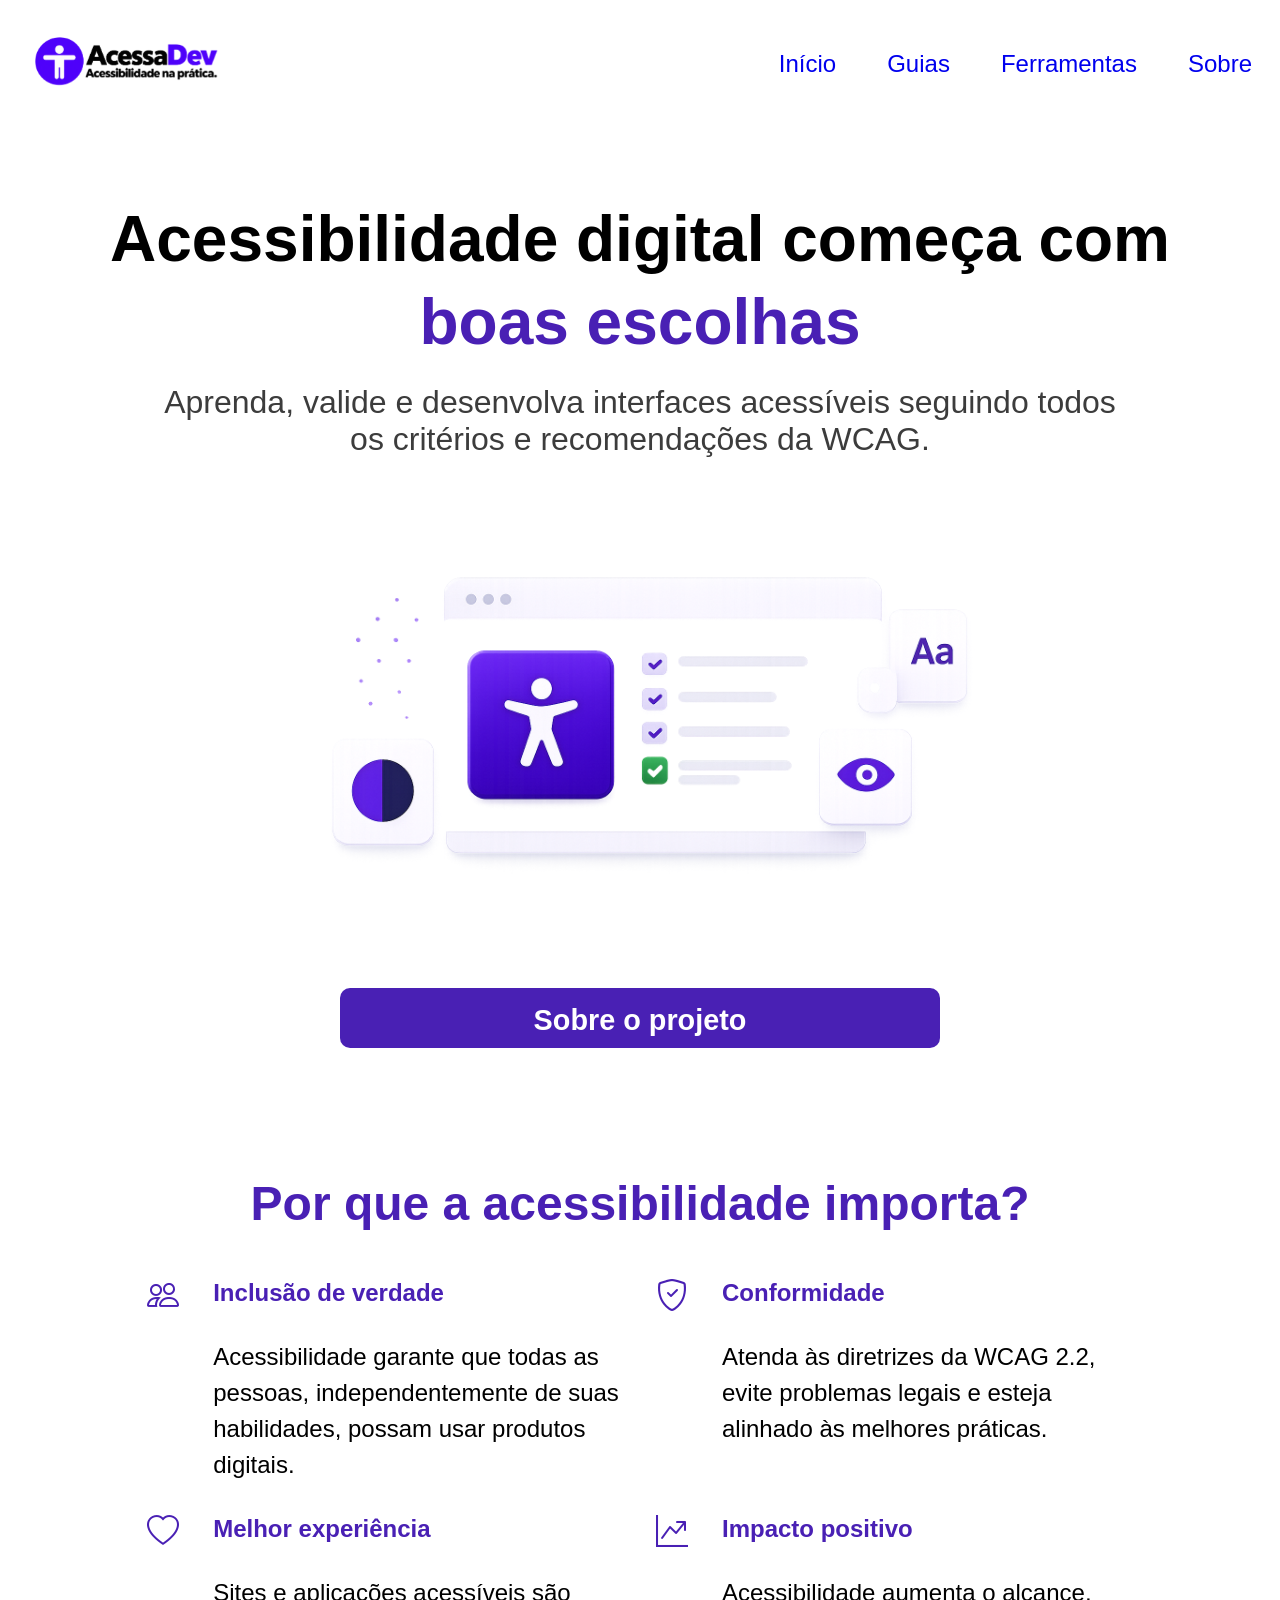
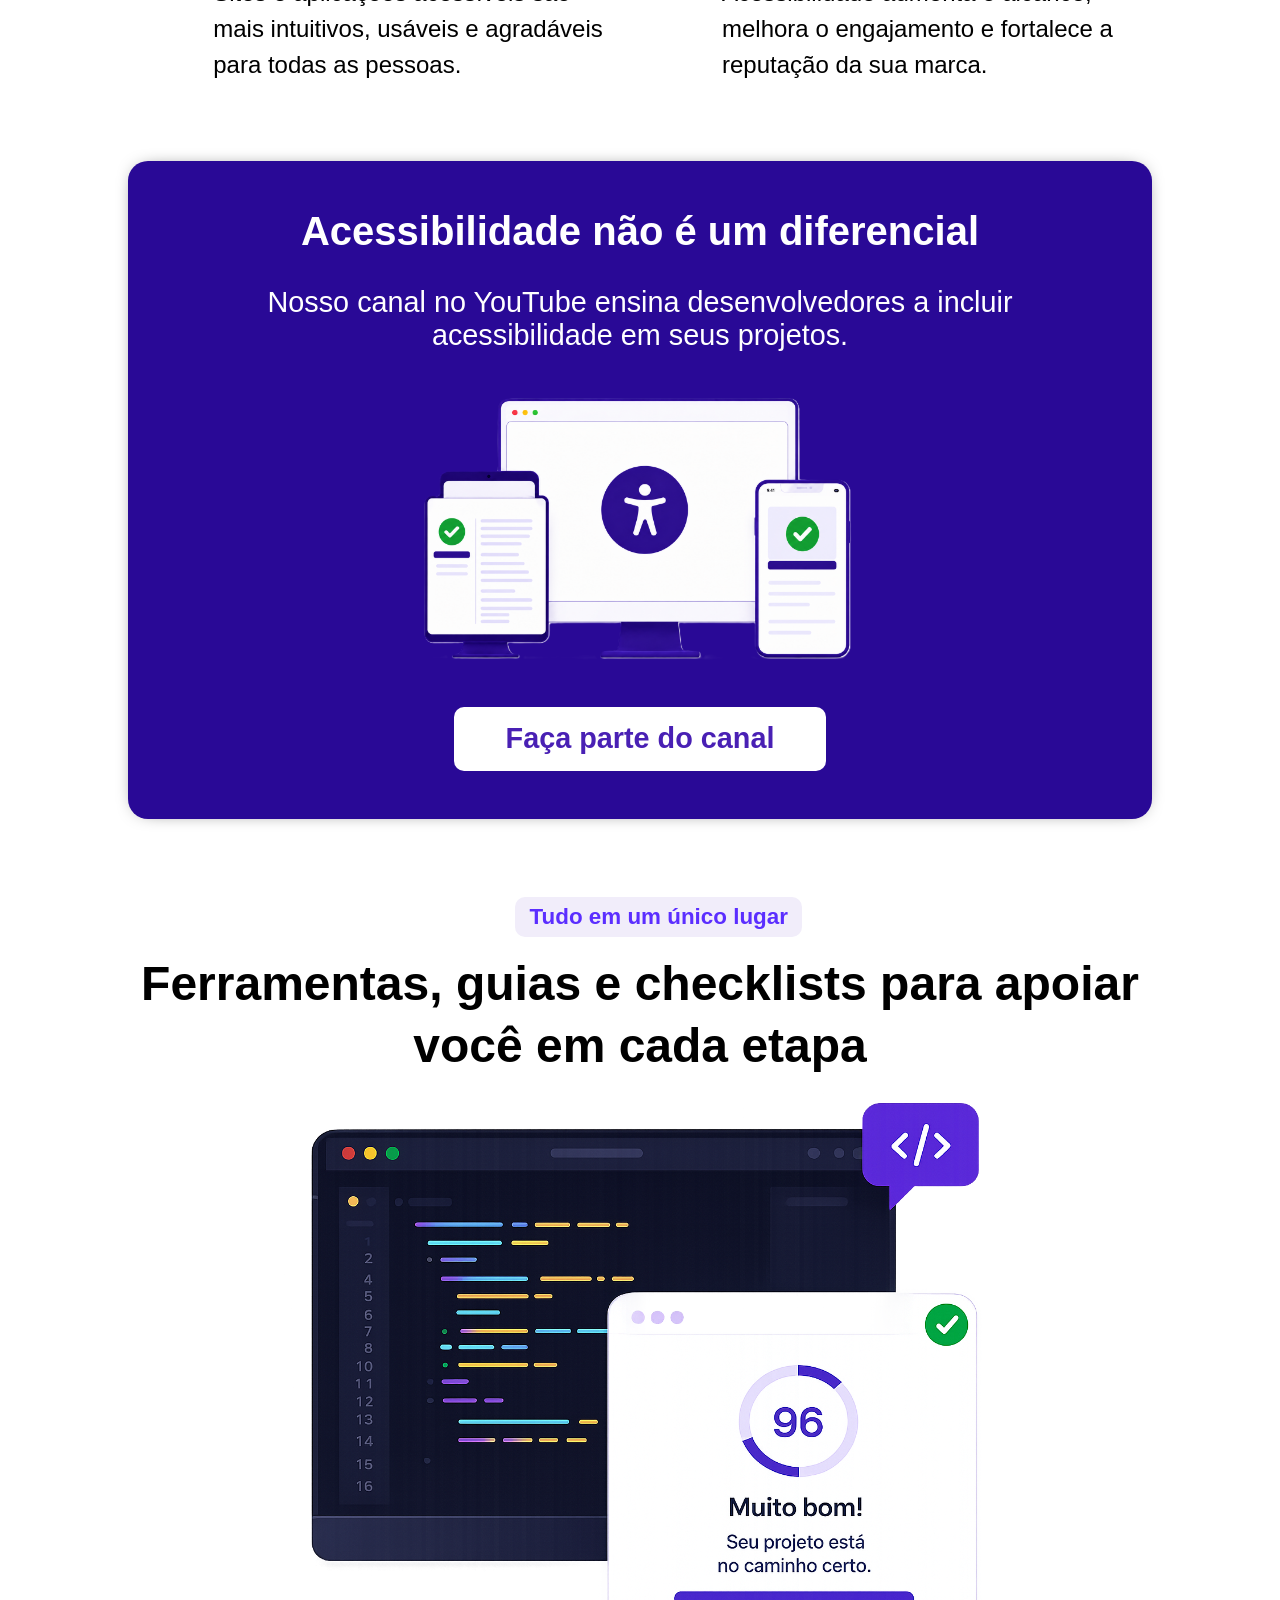
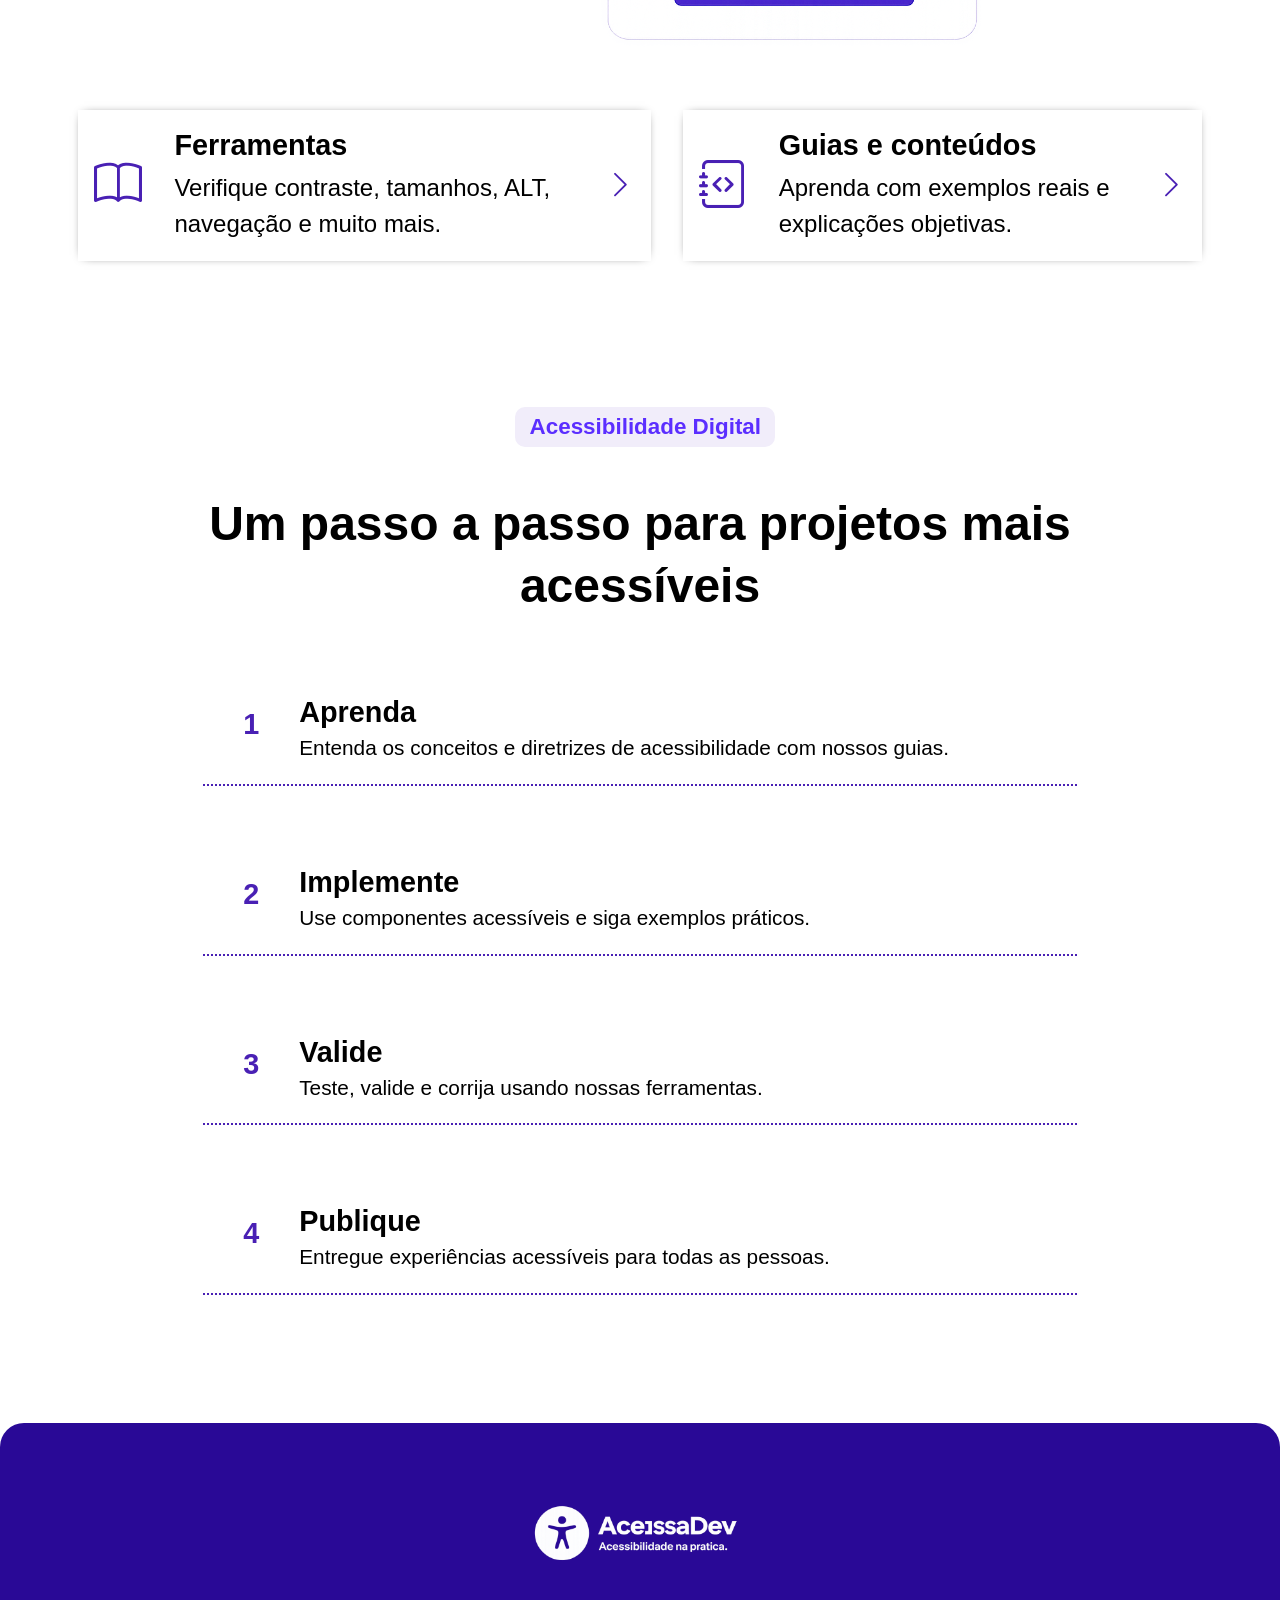
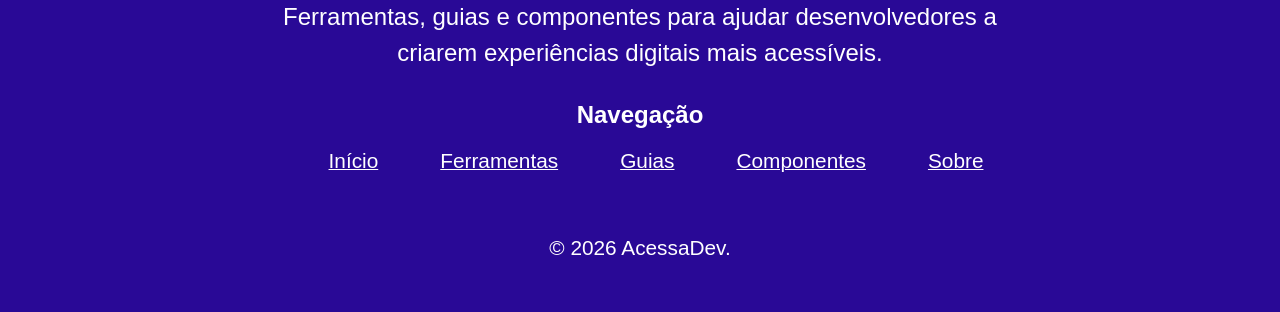
==== commit 50926c9a: "Otimização para outros tamanhos de tela" ====
--- a/index.html
+++ b/index.html
@@ -65,11 +65,7 @@
             <img src="./IMG/ILUSTRATIVO.png" alt="">
         </div>
 
-        <a href="#" class="botao-comecar">
-            Sobre o projeto
-            <i class="bi bi-arrow-right" aria-hidden="true"></i>
-        </a>
-
+        <a href="#" class="botao-comecar">Sobre o projeto</a>
     </section>
 
 
@@ -164,12 +160,10 @@
     <section class="diferencial-card" aria-labelledby="titulo-diferencial">
 
         <h2 id="titulo-diferencial">
-            Acessibilidade não é um diferencial.
+            Acessibilidade não é um diferencial
         </h2>
 
         <p>
-            Ela é o mínimo para um mundo que queremos construir.
-            <br><br>
             Nosso canal no YouTube ensina desenvolvedores a incluir
             acessibilidade em seus projetos.
         </p>
@@ -198,6 +192,10 @@
             Ferramentas, guias e checklists para apoiar você em cada etapa
         </h2>
 
+            <div class="decoração" aria-hidden="true">
+                <img src="./IMG/decoração.png" alt="">
+            </div>
+
         <div class="recursos-lista">
 
             <a href="./ferramentas.html" class="recurso-card">
@@ -228,41 +226,12 @@
 
                 <div class="recurso-conteudo">
                     <h3>Guias e conteúdos</h3>
-
                     <p>
                         Aprenda com exemplos reais e explicações objetivas.
                     </p>
                 </div>
-
                 <i class="bi bi-chevron-right seta" aria-hidden="true"></i>
-
             </a>
-
-
-            <a href="#" class="recurso-card">
-
-                <div class="recurso-icone" aria-hidden="true">
-                    <i class="bi bi-check2-square"></i>
-                </div>
-
-                <div class="recurso-conteudo">
-                    <h3>Checklists</h3>
-
-                    <p>
-                        Siga checklists e boas práticas completos
-                        e nunca esqueça nada.
-                    </p>
-                </div>
-
-                <i class="bi bi-chevron-right seta" aria-hidden="true"></i>
-
-            </a>
-
-
-            <div class="decoração" aria-hidden="true">
-                <img src="./IMG/decoração.png" alt="">
-            </div>
-
         </div>
 
     </section>
@@ -387,22 +356,13 @@
             <li><a href="#">Componentes</a></li>
             <li><a href="#">Sobre</a></li>
         </ul>
-
     </nav>
 
-
     <div class="footer-copy">
-
-        <p>
-            © 2026 AcessaDev.
-        </p>
-
+        <p>© 2026 AcessaDev.</p>
     </div>
-
 </footer>
 
-
 <script src="./script.js"></script>
-
 </body>
 </html>
--- a/style.css
+++ b/style.css
@@ -4,6 +4,8 @@
     --botoes: #4920B4;
     --texto: #000;
     --text-secundário: #2f2e2e00;
+     --roxo-claro: #f4f0ff;
+    --roxo-destaque: #dfd7f7;
 }
 
 @import url('https://fonts.googleapis.com/css2?family=Inter:wght@300;400;500;600;700&display=swap');
@@ -25,12 +27,12 @@
 }
 
 .logo img{
-    width: 60%;
+    width: 35%;
     height: auto;
     display: block;
     position: fixed;
-    top: -10px;
-    left: 0;
+    top: 30px;
+    left: 10px;
     z-index: 5;
 }
 
@@ -181,41 +183,6 @@
     border-radius:16px;
 }
 
-.botao-comecar i{
-    font-size: 1.5rem;
-    align-items: center;
-    display: flex;
-    margin-left: 5px;
-}
-
-.botao-projeto{
-    display: inline-flex;
-    align-items: center;
-    justify-content: center;
-    padding: 1rem 2rem;
-    gap: .5rem;
-    margin: 0 auto;
-    background-color: transparent;
-    border: 2px solid rgb(234, 232, 232);
-    height: 60px;
-    width: 90%;
-    border-radius: 10px;
-    text-decoration: none;
-    margin-left: 15px;
-    color: var(--texto);
-    font-size: 1.3rem;
-    font-weight: bold;
-    margin-top: 20px;
-    cursor: pointer;
-    box-shadow: 0 0 10px -6px black;
-}
-
-.botao-projeto:focus-visible{
-    outline:3px solid #5B2EFF;
-    outline-offset:6px;
-    border-radius:16px;
-}
-
 .img-decorativa img{
     width: 100%;
     height: auto;
@@ -266,7 +233,7 @@
 .acessibilidade-conteudo h3{
     font-size: 1.3rem;
     margin-bottom: .5rem;
-    color: #111827;
+    color: var(--botoes);
 }
 
 .recursos{
@@ -519,6 +486,575 @@
     margin-bottom: 20px;
 }
 
+
+/* TABLET */
+@media (min-width: 37.5rem){
+    .logo img {
+        width: 20%;
+        left: 30px;
+    }
+
+    .secao-principal {
+        padding: 0 40px;
+    }
+
+    .secao-principal h1 {
+        font-size: 2rem;
+        max-width: 90%;
+        margin: 150px auto 20px;
+        text-align: center;
+    }
+
+    .secao-principal p {
+        font-size: 1.2rem;
+        max-width: 80%;
+        text-align: center;
+        margin: 0 auto 50px;
+    }
+
+    .img-decorativa img{
+        width: 60%;
+        height: auto;
+        margin: 0 auto;
+        display: block;
+    }
+
+    .botao-comecar{
+        height: 60px;
+        width: 50%;
+        border-radius: 10px;
+        text-decoration: none;
+        margin: 0 auto ;
+        display: block;
+        color: var(--background);
+        font-size: 1.8rem;
+        font-weight: 600;
+        text-align: center;
+    }
+
+    .acessibilidade{
+        padding: 3rem 1.5rem;
+    }
+
+    .acessibilidade h2{
+        font-size: 2.2rem;
+        text-align: center;
+        margin-bottom: 3rem;
+        color: var(--botoes);
+        margin-top: 2rem;
+    }
+
+    .acessibilidade p{
+        font-size: 1.5rem;
+        line-height: 1.5;
+    }
+
+    .container-acessibilidade{
+        display: grid;
+        grid-template-columns: repeat(2, 1fr);
+        gap: 2rem;
+        max-width: 80%;
+        margin: 0 auto;
+    }
+
+    .acessibilidade-item{
+        display: flex;
+        gap: 1.5rem;
+    }
+
+    .acessibilidade-icone{
+        width: 70px;
+        height: 70px;
+        display: flex;
+        justify-content: center;
+        align-items: center;
+    }
+
+    .acessibilidade-icone i{
+        font-size: 2rem;
+        color: #4920B4;
+        font-weight: bold;
+        margin-top: -35px;
+        margin-right: 10px;
+    }
+
+    .acessibilidade-conteudo h3{
+        font-size: 1.5rem;
+        margin-bottom: 2rem;
+        color: var(--botoes);
+    }
+
+    .tag{
+        font-size: 1.3rem;
+        font-weight: 700;
+        border-radius: 10px;
+        margin-left: 10px;
+    }
+
+    .recursos h2{
+        font-size: 2rem;
+        text-align: center;
+        max-width: 80%;
+        margin: 0 auto 50px;
+    }
+
+    .recursos-lista{
+        display: flex;
+        flex-direction: row;
+        gap: 2rem;
+        max-width: 90%;
+        margin: 0 auto 50px;
+    }
+
+    .recurso-card{
+        display: flex;
+        align-items: center;
+        gap: 2rem;
+        text-decoration: none;
+        color: #000;
+        cursor: pointer;
+        box-shadow: 0 0 10px -6px black;
+    }
+
+    .recurso-icone i{
+        font-size: 2rem;
+        color: var(--botoes);
+        font-weight: bold;
+    }
+
+    .recurso-conteudo h3{
+        margin-bottom: .45rem;
+        font-size: 1.3rem;
+        color: #000;
+    }
+
+    .recurso-conteudo p{
+        font-size: 1rem;
+        line-height: 1.5;
+    }
+
+    .seta{
+        color: var(--botoes);
+        font-size: 1.5rem;
+    }
+
+    .recurso-card:focus-visible{
+        outline:3px solid #5B2EFF;
+        outline-offset:6px;
+        border-radius:16px;
+    }
+
+    .decoração img{
+        width: 70%;
+        height: auto;
+        display: block;
+        margin: 0 auto;
+    }
+
+    /* Passo a Passo */
+    .passos{
+        padding: 3rem 1rem;
+    }
+
+    .passos h2{
+        font-size: 2rem;
+        text-align: center;
+        max-width: 80%;
+        margin: 30px auto;
+    }
+
+    .passos-lista{
+        max-width: 70%;
+        margin: 0 auto;
+    }
+
+    .passo{
+        border-bottom: 2px dotted var(--botoes);
+    }
+
+    .numero{
+        font-size: 1.8rem;
+    }
+
+    .passo-conteudo{
+        padding-top: .5rem;
+    }
+
+    .passo-conteudo h3{
+        margin: 1rem 0 .5rem;
+        font-size: 1.8rem;
+    }
+
+    .passo-conteudo p{
+        font-size: 1.3rem;
+        line-height: 1.1;
+        color: #000;
+    }
+
+    /* Área de diferencial */
+    .diferencial-card h2{
+        font-size: 2.2rem;
+    }
+
+    .diferencial-card p{
+        font-size: 1.5rem;
+        font-weight: 300;
+    }
+
+    .img-diferencial img{
+        width: 100%;
+        margin: 0 auto;
+        display: block;
+    }
+
+    .botao-diferencial{
+        height: 50px;
+        width: 60%;
+        font-size: 2rem;
+        padding: 2rem;
+        text-align: center;
+        font-weight: bold;
+        border-radius: 10px;
+        cursor: pointer;
+    }
+
+    .botao-diferencial:focus-visible{
+        outline:3px solid #fff;
+        outline-offset:6px;
+        border-radius:16px;
+    }
+
+    /* footer */
+  .footer-logo img {
+        width: 30%;
+        height: auto;
+        display: block;
+        margin: 0 auto -50px;
+    }
+
+    .footer-nav ul{
+        display: flex;
+        gap: 30px;
+        justify-content: center;
+        align-items: center;
+    }
+
+    .footer-nav li{
+        text-decoration: underline;
+    }
+
+    .footer-nav h3{
+        font-size: 1.5rem;
+        text-align: center;
+        margin: 20px auto;
+    }
+
+    .footer-descricao {
+        margin: 30px auto;
+        max-width: 60%;
+        
+    }
+
+    .footer-descricao p {
+        font-size: 1.1rem;
+        line-height: 1.5;
+        text-align: center;
+        margin: 0 auto;
+    }
+}
+
+/* DESKTOP */
+@media (min-width: 56rem) {
+
+    header {
+        height: 90px;
+    }
+
+    .navbar {
+        padding: 0 50px;
+    }
+
+    .logo img {
+        width: 15%;
+    }
+
+    .menu-toggle {
+        display: none;
+    }
+
+    .nav-list {
+        position: fixed;
+        top: -10px;
+        right: 20px;
+        width: auto;
+        height: auto;
+        padding: 0;
+        display: flex;
+        align-items: center;
+        gap: 35px;
+        background-color: transparent;
+        transform: none;
+        box-shadow: none;
+    }
+
+    .nav-list li {
+        margin: 0;
+    }
+
+    .nav-list li:hover {
+        text-decoration: underline;
+    }
+
+    .nav-list a {
+        padding: 8px;
+        font-size: 1.5rem;
+    }
+
+    main {
+        padding-top: 130px;
+    }
+
+        .secao-principal {
+        padding: 0 40px;
+    }
+
+    .secao-principal h1 {
+        font-size: 4rem;
+        margin: -150px auto 20px;
+    }
+
+    .secao-principal p {
+        font-size: 2rem;
+        text-align: center;
+        margin: 0 auto 50px;
+    }
+
+    .acessibilidade h2{
+        font-size: 3rem;
+        margin-bottom: 3rem;
+        color: var(--botoes);
+        margin-top: 5rem;
+    }
+
+    .acessibilidade p{
+        font-size: 1.5rem;
+        line-height: 1.5;
+    }
+
+    .container-acessibilidade{
+        display: grid;
+        grid-template-columns: repeat(2, 1fr);
+        gap: 2rem;
+        max-width: 80%;
+        margin: 0 auto;
+    }
+    
+
+    .acessibilidade-item{
+        display: flex;
+        gap: 1.5rem;
+    }
+
+    .acessibilidade-icone{
+        width: 70px;
+        height: 70px;
+        display: flex;
+        justify-content: center;
+        align-items: center;
+    }
+
+    .acessibilidade-icone i{
+        font-size: 2rem;
+        color: #4920B4;
+        font-weight: bold;
+        margin-top: -35px;
+        margin-right: 10px;
+    }
+
+    .acessibilidade-conteudo h3{
+        font-size: 1.5rem;
+        margin-bottom: 2rem;
+        color: var(--botoes);
+    }
+
+    .tag{
+        font-size: 1.4rem;
+        font-weight: 700;
+        border-radius: 10px;
+        margin-left: 40%;
+    }
+
+    .recursos h2{
+        font-size: 3rem;
+        text-align: center;
+        max-width: 80%;
+        margin: 0 auto;
+    }
+
+    .recursos-lista{
+        display: flex;
+        flex-direction: row;
+        gap: 2rem;
+        max-width: 90%;
+        margin: 0 auto 50px;
+    }
+
+    .recursos-lista a:hover{
+        background-color: var(--roxo-destaque);
+    }
+
+    .recurso-icone i{
+        font-size: 3rem;
+        color: var(--botoes);
+        font-weight: bold;
+    }
+
+    .recurso-conteudo h3{
+        margin-bottom: .45rem;
+        font-size: 1.8rem;
+        color: #000;
+    }
+
+    .recurso-conteudo p{
+        font-size: 1.5rem;
+        line-height: 1.5;
+    }
+
+    .seta{
+        color: var(--botoes);
+        font-size: 1.8rem;
+    }
+
+    .recurso-card:focus-visible{
+        outline:3px solid #5B2EFF;
+        outline-offset:6px;
+        border-radius:16px;
+    }
+
+    .decoração img{
+        width: 70%;
+        height: auto;
+        display: block;
+        margin: 0 auto 50px;
+    }
+
+    /* Passo a Passo */
+    .passos{
+        padding: 3rem 1rem;
+    }
+
+    .passos h2{
+        font-size: 3rem;
+        text-align: center;
+        max-width: 80%;
+        margin: 30px auto;
+    }
+
+    .passos-lista{
+        max-width: 70%;
+        margin: 0 auto;
+    }
+
+    .passo{
+        border-bottom: 2px dotted var(--botoes);
+    }
+
+    .numero{
+        font-size: 1.8rem;
+    }
+
+    .passo-conteudo{
+        padding-top: .5rem;
+    }
+
+    .passo-conteudo h3{
+        margin: 1rem 0 .5rem;
+        font-size: 1.8rem;
+    }
+
+    .passo-conteudo p{
+        font-size: 1.3rem;
+        line-height: 1.1;
+        color: #000;
+    }
+
+    /* Área de diferencial */
+    .diferencial-card{
+        max-width: 80%;
+    }
+
+    .diferencial-card h2{
+        font-size: 2.5rem;
+    }
+
+    .diferencial-card p{
+        font-size: 1.8rem;
+        font-weight: 300;
+    }
+
+    .img-diferencial img{
+        width: 50%;
+        margin: 0 auto;
+        display: block;
+    }
+
+    .botao-diferencial{
+        height: 50px;
+        width: 40%;
+        font-size: 1.8rem;
+        padding: 2rem;
+        text-align: center;
+        font-weight: bold;
+        border-radius: 10px;
+        cursor: pointer;
+    }
+
+    .botao-diferencial:focus-visible{
+        outline:3px solid #fff;
+        outline-offset:6px;
+        border-radius:16px;
+    }
+
+    /* footer */
+    .footer-logo img {
+        width: 20%;
+        height: auto;
+        display: block;
+        margin: 0 auto -50px;
+    }
+
+    .footer-nav ul{
+        display: flex;
+        gap: 30px;
+        justify-content: center;
+        align-items: center;
+    }
+
+    .footer-nav li{
+        text-decoration: underline;
+    }
+
+    .footer-nav h3{
+        font-size: 1.5rem;
+        text-align: center;
+        margin: 20px auto;
+    }
+
+    .footer-descricao {
+        margin: 30px auto;
+        max-width: 60%;
+        
+    }
+
+    .footer-descricao p {
+        font-size: 1.5rem;
+        line-height: 1.5;
+        text-align: center;
+        margin: 0 auto;
+    }
+
+}
+
 /* REDUÇÃO DE MOVIMENTO */
 @media (prefers-reduced-motion: reduce) {
     html {
@@ -531,5 +1067,3 @@
         animation-iteration-count: 1 !important;
     }
 }
-
-
